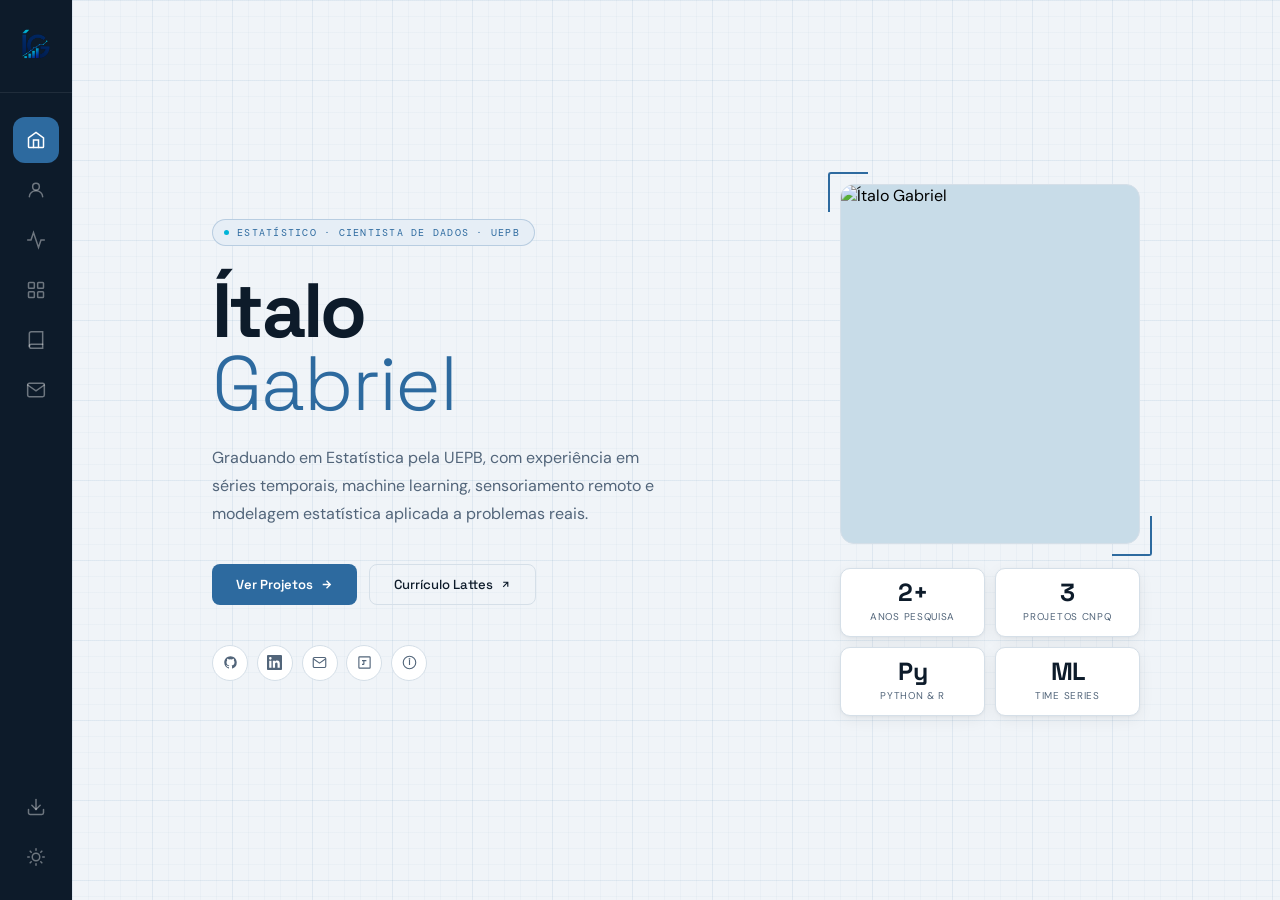
==== docs/index.html @ 7a25f3d5 "Atualização com novo Layout" ====
<!DOCTYPE html>
<html lang="pt-BR">
<head>
<meta charset="UTF-8">
<meta name="viewport" content="width=device-width, initial-scale=1.0">
<title>Ítalo G. da Silva — Estatístico & Cientista de Dados</title>
<link href="https://fonts.googleapis.com/css2?family=Space+Grotesk:wght@300;400;500;600;700&family=DM+Sans:ital,wght@0,300;0,400;0,500;1,300;1,400&family=DM+Mono:wght@400;500&display=swap" rel="stylesheet">
<style>
*,*::before,*::after{box-sizing:border-box;margin:0;padding:0}
html,body{height:100%;overflow:hidden;font-family:'DM Sans',sans-serif}
:root{
  --bg:#f0f4f8;--bg2:#e4ecf3;--bg3:#dde3ec;--ink:#0d1b2a;--muted:#52657a;
  --border:#d5dfe8;--blue:#2d6a9f;--blue-dk:#1c4e78;--blue-lt:#e6eef6;
  --accent:#00b4d8;--nav-bg:#0d1b2a;--card:#ffffff;
  --grotesk:'Space Grotesk',sans-serif;--mono:'DM Mono',monospace;
  --shadow:0 1px 3px rgba(0,0,0,.04),0 4px 16px rgba(0,0,0,.06);
  --shadow-blue:0 4px 20px rgba(45,106,159,.2),0 1px 4px rgba(45,106,159,.12);
  --shadow-hover:0 4px 14px rgba(45,106,159,.18),0 10px 32px rgba(45,106,159,.12);
  --nav-w:72px;--radius:12px;
}
[data-theme="dark"]{
  --bg:#0d1b2a;--bg2:#1a2d3f;--bg3:#243344;--ink:#e4edf5;--muted:#7a9ab5;
  --border:#243344;--blue-lt:#162535;--card:#1a2d3f;
}
#shell{display:flex;height:100vh;overflow:hidden}
#sidenav{
  width:var(--nav-w);flex-shrink:0;background:var(--nav-bg);
  display:flex;flex-direction:column;align-items:center;
  padding:1.25rem 0;gap:.25rem;position:relative;z-index:10;
}
.nav-logo-wrap{
  margin-bottom:1.25rem;padding-bottom:1.25rem;
  border-bottom:1px solid rgba(255,255,255,.08);
  width:100%;display:flex;justify-content:center;
}
.nav-logo-dot{width:9px;height:9px;border-radius:50%;background:var(--accent);box-shadow:0 0 10px var(--accent)}
.nav-btn{
  width:46px;height:46px;border-radius:12px;background:none;border:none;cursor:pointer;
  display:flex;align-items:center;justify-content:center;
  color:rgba(255,255,255,.4);transition:background .2s,color .2s;position:relative;
}
.nav-btn svg{width:20px;height:20px}
.nav-btn.active{background:var(--blue);color:#fff}
.nav-btn:hover:not(.active){background:rgba(255,255,255,.07);color:rgba(255,255,255,.8)}
.nav-btn[data-tip]::after{
  content:attr(data-tip);position:absolute;left:calc(100% + 12px);top:50%;transform:translateY(-50%);
  background:#1c2d3e;color:#fff;font-size:.7rem;font-weight:500;
  padding:.3rem .7rem;border-radius:6px;white-space:nowrap;
  pointer-events:none;opacity:0;transition:opacity .15s;z-index:99;font-family:'DM Sans',sans-serif;
}
.nav-btn:hover::after{opacity:1}
.nav-spacer{flex:1}
.dm-btn{
  width:46px;height:46px;border-radius:12px;background:none;border:none;cursor:pointer;
  display:flex;align-items:center;justify-content:center;
  color:rgba(255,255,255,.4);transition:color .2s,background .2s;
}
.dm-btn svg{width:18px;height:18px}
.dm-btn:hover{color:rgba(255,255,255,.8);background:rgba(255,255,255,.07)}
.icon-moon{display:none}
[data-theme="dark"] .icon-sun{display:none}
[data-theme="dark"] .icon-moon{display:block}
#content{flex:1;overflow:hidden;position:relative;background:var(--bg)}
.page{
  position:absolute;inset:0;overflow-y:auto;
  opacity:0;pointer-events:none;transform:translateY(18px);
  transition:opacity .32s,transform .32s;
}
.page.active{opacity:1;pointer-events:all;transform:none}
#p-Home{
  background-image:
    linear-gradient(rgba(45,106,159,.06) 1px,transparent 1px),
    linear-gradient(90deg,rgba(45,106,159,.06) 1px,transparent 1px),
    linear-gradient(rgba(45,106,159,.03) 1px,transparent 1px),
    linear-gradient(90deg,rgba(45,106,159,.03) 1px,transparent 1px);
  background-size:80px 80px,80px 80px,16px 16px,16px 16px;
}
[data-theme="dark"] #p-Home{
  background-image:
    linear-gradient(rgba(45,106,159,.12) 1px,transparent 1px),
    linear-gradient(90deg,rgba(45,106,159,.12) 1px,transparent 1px),
    linear-gradient(rgba(45,106,159,.06) 1px,transparent 1px),
    linear-gradient(90deg,rgba(45,106,159,.06) 1px,transparent 1px);
  background-size:80px 80px,80px 80px,16px 16px,16px 16px;
}
.page::-webkit-scrollbar{width:4px}
.page::-webkit-scrollbar-track{background:transparent}
.page::-webkit-scrollbar-thumb{background:var(--border);border-radius:4px}
.wrap{max-width:1040px;margin:0 auto;padding:3.5rem 3.5rem 4rem;width:100%}
.eyebrow{
  font-family:var(--mono);font-size:.62rem;letter-spacing:.14em;text-transform:uppercase;
  color:var(--muted);display:flex;align-items:center;gap:.9rem;margin-bottom:1.25rem;
}
.eyebrow::after{content:'';flex:1;height:1px;background:var(--border)}
.sec-title{
  font-family:var(--grotesk);font-size:clamp(2rem,3.5vw,2.9rem);
  font-weight:700;color:var(--ink);line-height:1.1;margin-bottom:2rem;
}
.sec-title span,.sec-title em{color:var(--blue);font-style:italic}

/* HOME */
#p-Home .wrap{
  display:grid;grid-template-columns:1fr auto;gap:4rem;
  align-items:center;min-height:100vh;padding-top:0;padding-bottom:0;
}
.hero-tag{
  display:inline-flex;align-items:center;gap:.5rem;
  font-family:var(--mono);font-size:.65rem;letter-spacing:.12em;text-transform:uppercase;
  color:var(--blue);border:1px solid rgba(45,106,159,.25);
  background:var(--blue-lt);padding:.35rem .9rem .35rem .7rem;
  border-radius:999px;margin-bottom:1.75rem;
}
.hero-tag-dot{width:5px;height:5px;border-radius:50%;background:var(--accent);animation:blink 2s ease-in-out infinite}
@keyframes blink{0%,100%{opacity:1}50%{opacity:.3}}
.hero-name{
  font-family:var(--grotesk);font-size:clamp(3.2rem,6vw,5.5rem);
  font-weight:700;line-height:.95;letter-spacing:-.035em;
  color:var(--ink);margin-bottom:1.5rem;
}
.hero-name span{display:block;color:var(--blue);font-weight:300;letter-spacing:-.02em}
.hero-desc{font-size:1rem;color:var(--muted);line-height:1.75;max-width:460px;margin-bottom:2.25rem}
.hero-actions{display:flex;gap:.75rem;flex-wrap:wrap;margin-bottom:2.5rem}
.btn-primary{
  display:inline-flex;align-items:center;gap:.45rem;
  background:var(--blue);color:#fff;padding:.7rem 1.5rem;border-radius:8px;
  font-family:var(--grotesk);font-size:.82rem;font-weight:600;
  text-decoration:none;border:none;cursor:pointer;
  transition:background .2s,transform .15s,box-shadow .2s;
}
.btn-primary:hover{background:var(--blue-dk);transform:translateY(-1px);box-shadow:var(--shadow-blue)}
.btn-outline{
  display:inline-flex;align-items:center;gap:.45rem;
  border:1.5px solid var(--border);color:var(--ink);
  padding:.7rem 1.5rem;border-radius:8px;
  font-family:var(--grotesk);font-size:.82rem;font-weight:500;
  text-decoration:none;transition:border-color .2s,transform .15s;
}
.btn-outline:hover{border-color:var(--blue);transform:translateY(-1px)}
.hero-socials{display:flex;gap:.55rem;flex-wrap:wrap}
.soc-circle{
  width:36px;height:36px;border-radius:50%;border:1px solid var(--border);background:var(--card);
  display:inline-flex;align-items:center;justify-content:center;
  color:var(--muted);text-decoration:none;
  transition:border-color .2s,color .2s,transform .15s,box-shadow .2s;
}
.soc-circle svg{width:15px;height:15px}
.soc-circle:hover{border-color:var(--blue);color:var(--blue);transform:translateY(-2px);box-shadow:0 4px 12px rgba(45,106,159,.18)}
.hero-right{display:flex;flex-direction:column;align-items:flex-end;gap:1.5rem}
.photo-wrap{position:relative}
.photo-img{
  width:300px;height:360px;border-radius:14px;
  object-fit:cover;object-position:top center;display:block;
  background:var(--bg3);border:1px solid var(--border);
}
.corner-tl{position:absolute;top:-12px;left:-12px;width:40px;height:40px;border-top:2px solid var(--blue);border-left:2px solid var(--blue);border-radius:3px 0 0 0}
.corner-br{position:absolute;bottom:-12px;right:-12px;width:40px;height:40px;border-bottom:2px solid var(--blue);border-right:2px solid var(--blue);border-radius:0 0 3px 0}
.stat-strip{display:grid;grid-template-columns:repeat(2,1fr);gap:.6rem;width:300px}
.stat-box{background:var(--card);border:1px solid var(--border);border-radius:10px;padding:.75rem 1rem;text-align:center;box-shadow:var(--shadow)}
.stat-n{display:block;font-family:var(--grotesk);font-size:1.55rem;font-weight:700;color:var(--ink);letter-spacing:-.03em;line-height:1}
.stat-l{display:block;font-size:.62rem;color:var(--muted);letter-spacing:.07em;text-transform:uppercase;margin-top:.35rem;line-height:1.3}

/* SOBRE */
.sobre-cols{display:grid;grid-template-columns:1fr 1fr;gap:5rem;align-items:start}
.lead-text{font-family:var(--grotesk);font-size:1.05rem;font-weight:500;color:var(--ink);line-height:1.7;margin-bottom:1.1rem}
.body-text{font-size:.92rem;color:var(--muted);line-height:1.85;margin-bottom:.9rem}
.timeline{display:flex;flex-direction:column}
.t-item{display:grid;grid-template-columns:12px 1fr;gap:0 1.25rem;padding-bottom:1.75rem;position:relative}
.t-item:last-child{padding-bottom:0}
.t-dot{width:12px;height:12px;border-radius:50%;border:2px solid var(--blue);background:var(--blue);margin-top:3px;flex-shrink:0;position:relative;z-index:1}
.t-item:not(:last-child) .t-dot::after{content:'';position:absolute;left:50%;top:14px;transform:translateX(-50%);width:1px;height:calc(100% + 1.75rem - 14px);background:var(--border)}
.t-yr{font-family:var(--mono);font-size:.62rem;letter-spacing:.08em;text-transform:uppercase;color:var(--blue);display:block;margin-bottom:.2rem}
.t-title{font-size:.9rem;font-weight:600;color:var(--ink);margin-bottom:.15rem}
.t-inst{font-size:.8rem;color:var(--muted);line-height:1.5}

/* SKILLS */
.skills-top{display:grid;grid-template-columns:repeat(3,1fr);gap:1.25rem;margin-bottom:3rem}
.sk-card{
  background:var(--card);border:1px solid var(--border);border-radius:14px;padding:1.5rem;
  box-shadow:var(--shadow);transition:box-shadow .2s,transform .2s;position:relative;
}
.sk-card:hover{box-shadow:var(--shadow-hover);transform:translateY(-3px)}
.sk-n{position:absolute;top:1.25rem;right:1.25rem;font-family:var(--mono);font-size:.58rem;color:var(--border);letter-spacing:.08em}
.sk-icon{width:38px;height:38px;border-radius:9px;display:flex;align-items:center;justify-content:center;background:var(--blue-lt);margin-bottom:.85rem}
.sk-icon svg{width:18px;height:18px;stroke:var(--blue)}
.sk-title{font-size:.75rem;font-weight:600;color:var(--ink);text-transform:uppercase;letter-spacing:.07em;margin-bottom:.6rem}
.sk-list{list-style:none;display:flex;flex-direction:column;gap:.25rem}
.sk-list li{font-size:.82rem;color:var(--muted);padding-left:.7rem;position:relative}
.sk-list li::before{content:'→';position:absolute;left:0;color:var(--blue);font-size:.65rem;top:.1rem}
.comp-band{background:var(--nav-bg);border-radius:16px;padding:2.25rem 2.5rem}
.comp-title{font-family:var(--grotesk);font-size:1.3rem;font-weight:700;color:#fff;margin-bottom:.5rem}
.comp-sub{font-size:.8rem;color:rgba(255,255,255,.45);margin-bottom:1.75rem}
.skill-bars{display:flex;flex-direction:column;gap:.9rem}
.sb-row{display:flex;align-items:center;gap:1rem}
.sb-label{font-size:.78rem;color:rgba(255,255,255,.65);font-weight:500;width:190px;flex-shrink:0;display:flex;align-items:center;gap:.45rem}
.sb-label svg{width:13px;height:13px;opacity:.55;flex-shrink:0;stroke:currentColor;fill:none;stroke-width:1.8}
.sb-track{flex:1;height:4px;background:rgba(255,255,255,.08);border-radius:4px;overflow:hidden}
.sb-fill{height:100%;background:linear-gradient(90deg,var(--blue-dk),var(--accent));border-radius:4px;width:0%;transition:width 1s cubic-bezier(.22,1,.36,1)}
.sb-pct{font-family:var(--mono);font-size:.62rem;color:rgba(255,255,255,.3);width:34px;text-align:right;flex-shrink:0}

/* PROJETOS */
.proj-grid{display:grid;grid-template-columns:repeat(2,1fr);gap:1.25rem}
.pcard{
  background:var(--card);border:1px solid var(--border);border-radius:14px;padding:1.75rem;
  display:flex;flex-direction:column;gap:1rem;
  transition:box-shadow .2s,transform .2s;box-shadow:var(--shadow);
}
.pcard:hover{box-shadow:var(--shadow-hover);transform:translateY(-3px)}
.pcard.pfeatured{grid-column:1/-1;display:grid;grid-template-columns:1.15fr .85fr;gap:2rem;align-items:center}
.feat-badge{font-family:var(--mono);font-size:.58rem;letter-spacing:.12em;color:var(--accent);text-transform:uppercase;font-weight:500;margin-bottom:.75rem;display:block}
.ptype{font-family:var(--mono);font-size:.6rem;color:var(--blue);letter-spacing:.1em;margin-bottom:.25rem}
.ptitle{font-family:var(--grotesk);font-size:1.1rem;font-weight:700;color:var(--ink);line-height:1.25}
.pdesc{font-size:.84rem;color:var(--muted);line-height:1.72}
.ptags{display:flex;flex-wrap:wrap;gap:.35rem;margin-top:auto}
.ptag{font-family:var(--mono);font-size:.63rem;padding:.22rem .55rem;border-radius:999px;background:var(--blue-lt);color:var(--blue);font-weight:500}
.plink{display:inline-flex;align-items:center;gap:.3rem;font-family:var(--grotesk);font-size:.78rem;font-weight:600;color:var(--blue);text-decoration:none;transition:gap .15s;margin-top:auto}
.plink:hover{gap:.55rem}
.feat-visual{background:var(--bg2);border:1px solid var(--border);border-radius:10px;min-height:160px;display:flex;align-items:center;justify-content:center;flex-direction:column;gap:.75rem;padding:1.5rem}

/* PUBLICACOES */
.pub-section{margin-bottom:2.5rem}
.cert-title{
  font-family:var(--mono);font-size:.62rem;letter-spacing:.14em;text-transform:uppercase;
  color:var(--muted);padding-bottom:.5rem;border-bottom:1px solid var(--border);margin-bottom:.25rem;
}
.pub-item{
  display:flex;align-items:flex-start;justify-content:space-between;
  gap:1.5rem;padding:1.1rem 0;border-bottom:1px solid var(--border);
}
.pub-item:last-child{border-bottom:none}
.pub-name{font-family:var(--grotesk);font-size:.9rem;font-weight:600;color:var(--ink);margin-bottom:.25rem}
.pub-meta{font-size:.78rem;color:var(--muted);margin-bottom:.2rem;line-height:1.5}
.pub-link{font-family:var(--grotesk);font-size:.75rem;font-weight:600;color:var(--blue);text-decoration:none;display:inline-block;margin-top:.2rem;transition:opacity .2s}
.pub-link:hover{opacity:.7}
.pub-badge{
  font-family:var(--mono);font-size:.68rem;color:var(--blue);
  background:var(--blue-lt);border:1px solid rgba(45,106,159,.2);
  padding:.22rem .65rem;border-radius:999px;white-space:nowrap;flex-shrink:0;align-self:flex-start;font-weight:500;
}

/* CONTATO */
.contact-cols{display:grid;grid-template-columns:1fr 1fr;gap:5rem;align-items:start}
.contact-desc{font-size:.92rem;color:var(--muted);line-height:1.8;margin-bottom:1.75rem}
.email-card{
  display:flex;align-items:center;gap:1rem;
  background:var(--blue);color:#fff;text-decoration:none;
  padding:1.15rem 1.4rem;border-radius:12px;margin-bottom:.75rem;
  transition:background .2s,transform .15s,box-shadow .2s;
}
.email-card:hover{background:var(--blue-dk);transform:translateY(-2px);box-shadow:var(--shadow-blue)}
.email-icon{width:38px;height:38px;border-radius:8px;background:rgba(255,255,255,.15);display:flex;align-items:center;justify-content:center;flex-shrink:0}
.email-icon svg{width:17px;height:17px}
.email-text{flex:1;font-family:var(--grotesk);font-size:.85rem;font-weight:600}
.email-arr svg{width:15px;height:15px;opacity:.7}
.contact-phone{font-size:.82rem;color:var(--muted);margin-bottom:1rem}
.clinks{display:flex;flex-direction:column;gap:.65rem}
.clink{
  display:flex;align-items:center;gap:.85rem;text-decoration:none;
  padding:.9rem 1.1rem;border-radius:10px;border:1px solid var(--border);
  background:var(--card);box-shadow:var(--shadow);
  transition:border-color .2s,transform .15s,box-shadow .2s;
}
.clink:hover{border-color:var(--blue);transform:translateX(5px);box-shadow:var(--shadow-blue)}
.cl-icon{width:36px;height:36px;border-radius:8px;display:flex;align-items:center;justify-content:center;flex-shrink:0}
.cl-meta{flex:1;min-width:0}
.cl-meta small{display:block;font-family:var(--mono);font-size:.6rem;text-transform:uppercase;letter-spacing:.1em;color:var(--muted);margin-bottom:.1rem}
.cl-meta span{font-family:var(--grotesk);font-size:.8rem;font-weight:500;color:var(--ink);white-space:nowrap;overflow:hidden;text-overflow:ellipsis;display:block}
.cl-arr svg{width:12px;height:12px;color:var(--muted)}
.map-wrap{border-radius:14px;overflow:hidden;border:1px solid var(--border);box-shadow:var(--shadow);margin-top:1.5rem}
.map-wrap iframe{display:block;width:100%;height:280px;border:none}
.map-label{font-size:.78rem;color:var(--muted);margin-top:.65rem;display:flex;align-items:center;gap:.4rem}
.map-label svg{width:13px;height:13px;stroke:var(--blue);flex-shrink:0}

/* RESPONSIVE */
@media(max-width:900px){
  #sidenav{
    width:100%;flex-direction:row;height:56px;padding:0 1rem;
    position:fixed;bottom:0;left:0;right:0;gap:.1rem;
    border-top:1px solid rgba(255,255,255,.06);
  }
  .nav-logo-wrap{display:none}
  .nav-btn{width:40px;height:40px}
  .nav-btn[data-tip]::after{display:none}
  .nav-spacer{flex:1}
  #shell{flex-direction:column}
  #content{padding-bottom:56px}
  .wrap{padding:2.5rem 1.5rem 3rem}
  #p-Home .wrap{grid-template-columns:1fr;gap:3rem;padding-top:2rem}
  .hero-right{align-items:flex-start;flex-direction:row;flex-wrap:wrap}
  .photo-img{width:180px;height:215px}
  .stat-strip{width:auto;grid-template-columns:repeat(2,1fr)}
  .sobre-cols,.contact-cols{grid-template-columns:1fr;gap:3rem}
  .skills-top{grid-template-columns:1fr 1fr}
  .proj-grid{grid-template-columns:1fr}
  .pcard.pfeatured{grid-template-columns:1fr}
  .sb-label{width:130px}
}
@media(max-width:480px){
  .skills-top{grid-template-columns:1fr}
  .hero-right{flex-direction:column}
}
</style>
</head>
<body>
<div id="shell">

<nav id="sidenav">
  <div class="nav-logo-wrap"><img src="[data-uri]" alt="iG" style="width:52px;height:52px;object-fit:contain;border-radius:10px;"></div>
  <button class="nav-btn active" data-page="Home" data-tip="Início">
    <svg viewBox="0 0 24 24" fill="none" stroke="currentColor" stroke-width="1.8" stroke-linecap="round"><path d="M3 9.5L12 3l9 6.5V20a1 1 0 0 1-1 1H4a1 1 0 0 1-1-1V9.5z"/><path d="M9 21V12h6v9"/></svg>
  </button>
  <button class="nav-btn" data-page="Sobre" data-tip="Sobre">
    <svg viewBox="0 0 24 24" fill="none" stroke="currentColor" stroke-width="1.8" stroke-linecap="round"><circle cx="12" cy="8" r="4"/><path d="M4 20c0-4 3.6-7 8-7s8 3 8 7"/></svg>
  </button>
  <button class="nav-btn" data-page="Habilidades" data-tip="Habilidades">
    <svg viewBox="0 0 24 24" fill="none" stroke="currentColor" stroke-width="1.8" stroke-linecap="round"><polyline points="22 12 18 12 15 21 9 3 6 12 2 12"/></svg>
  </button>
  <button class="nav-btn" data-page="Projetos" data-tip="Projetos">
    <svg viewBox="0 0 24 24" fill="none" stroke="currentColor" stroke-width="1.8" stroke-linecap="round"><rect x="3" y="3" width="7" height="7" rx="1"/><rect x="14" y="3" width="7" height="7" rx="1"/><rect x="14" y="14" width="7" height="7" rx="1"/><rect x="3" y="14" width="7" height="7" rx="1"/></svg>
  </button>
  <button class="nav-btn" data-page="Pub" data-tip="Publicações">
    <svg viewBox="0 0 24 24" fill="none" stroke="currentColor" stroke-width="1.8" stroke-linecap="round"><path d="M4 19.5A2.5 2.5 0 0 1 6.5 17H20"/><path d="M6.5 2H20v20H6.5A2.5 2.5 0 0 1 4 19.5v-15A2.5 2.5 0 0 1 6.5 2z"/></svg>
  </button>
  <button class="nav-btn" data-page="Contato" data-tip="Contato">
    <svg viewBox="0 0 24 24" fill="none" stroke="currentColor" stroke-width="1.8" stroke-linecap="round"><rect x="2" y="4" width="20" height="16" rx="2"/><polyline points="22,6 12,13 2,6"/></svg>
  </button>
  <div class="nav-spacer"></div>
  <a href="https://lattes.cnpq.br/1558859767324947" target="_blank" rel="noopener" class="nav-btn" data-tip="Baixar Currículo" style="text-decoration:none;color:rgba(255,255,255,.4);">
    <svg viewBox="0 0 24 24" fill="none" stroke="currentColor" stroke-width="1.8" stroke-linecap="round"><path d="M21 15v4a2 2 0 0 1-2 2H5a2 2 0 0 1-2-2v-4"/><polyline points="7 10 12 15 17 10"/><line x1="12" y1="15" x2="12" y2="3"/></svg>
  </a>
  <button class="dm-btn" id="dmToggle" title="Alternar tema">
    <svg class="icon-sun" viewBox="0 0 24 24" fill="none" stroke="currentColor" stroke-width="2" stroke-linecap="round"><circle cx="12" cy="12" r="5"/><line x1="12" y1="1" x2="12" y2="3"/><line x1="12" y1="21" x2="12" y2="23"/><line x1="4.22" y1="4.22" x2="5.64" y2="5.64"/><line x1="18.36" y1="18.36" x2="19.78" y2="19.78"/><line x1="1" y1="12" x2="3" y2="12"/><line x1="21" y1="12" x2="23" y2="12"/><line x1="4.22" y1="19.78" x2="5.64" y2="18.36"/><line x1="18.36" y1="5.64" x2="19.78" y2="4.22"/></svg>
    <svg class="icon-moon" viewBox="0 0 24 24" fill="none" stroke="currentColor" stroke-width="2" stroke-linecap="round"><path d="M21 12.79A9 9 0 1 1 11.21 3 7 7 0 0 0 21 12.79z"/></svg>
  </button>
</nav>

<div id="content">

<!-- HOME -->
<div class="page active" id="p-Home">
  <div class="wrap">
    <div>
      <div class="hero-tag"><div class="hero-tag-dot"></div>Estatístico · Cientista de Dados · UEPB</div>
      <h1 class="hero-name">Ítalo<br><span>Gabriel</span></h1>
      <p class="hero-desc">Graduando em Estatística pela UEPB, com experiência em séries temporais, machine learning, sensoriamento remoto e modelagem estatística aplicada a problemas reais.</p>
      <div class="hero-actions">
        <button class="btn-primary" onclick="goTo('Projetos')">Ver Projetos <svg width="13" height="13" viewBox="0 0 24 24" fill="none" stroke="currentColor" stroke-width="2.5"><path d="M5 12h14M12 5l7 7-7 7"/></svg></button>
        <a href="https://lattes.cnpq.br/1558859767324947" target="_blank" rel="noopener" class="btn-outline">Currículo Lattes <svg width="11" height="11" viewBox="0 0 24 24" fill="none" stroke="currentColor" stroke-width="2.5"><path d="M7 17L17 7M7 7h10v10"/></svg></a>
      </div>
      <div class="hero-socials">
        <a href="https://github.com/itgaab" target="_blank" rel="noopener" class="soc-circle" title="GitHub"><svg viewBox="0 0 24 24" fill="currentColor"><path d="M12 2C6.477 2 2 6.484 2 12.017c0 4.425 2.865 8.18 6.839 9.504.5.092.682-.217.682-.483 0-.237-.008-.868-.013-1.703-2.782.605-3.369-1.343-3.369-1.343-.454-1.158-1.11-1.466-1.11-1.466-.908-.62.069-.608.069-.608 1.003.07 1.531 1.032 1.531 1.032.892 1.53 2.341 1.088 2.91.832.092-.647.35-1.088.636-1.338-2.22-.253-4.555-1.113-4.555-4.951 0-1.093.39-1.988 1.029-2.688-.103-.253-.446-1.272.098-2.65 0 0 .84-.27 2.75 1.026A9.564 9.564 0 0 1 12 6.844a9.59 9.59 0 0 1 2.504.337c1.909-1.296 2.747-1.027 2.747-1.027.546 1.379.202 2.398.1 2.651.64.7 1.028 1.595 1.028 2.688 0 3.848-2.339 4.695-4.566 4.943.359.309.678.92.678 1.855 0 1.338-.012 2.419-.012 2.747 0 .268.18.58.688.482A10.02 10.02 0 0 0 22 12.017C22 6.484 17.522 2 12 2z"/></svg></a>
        <a href="https://www.linkedin.com/in/%C3%ADtalo-gabriel-313194327/" target="_blank" rel="noopener" class="soc-circle" title="LinkedIn"><svg viewBox="0 0 24 24" fill="currentColor"><path d="M20.447 20.452h-3.554v-5.569c0-1.328-.027-3.037-1.852-3.037-1.853 0-2.136 1.445-2.136 2.939v5.667H9.351V9h3.414v1.561h.046c.477-.9 1.637-1.85 3.37-1.85 3.601 0 4.267 2.37 4.267 5.455v6.286zM5.337 7.433a2.062 2.062 0 0 1-2.063-2.065 2.064 2.064 0 1 1 2.063 2.065zm1.782 13.019H3.555V9h3.564v11.452zM22.225 0H1.771C.792 0 0 .774 0 1.729v20.542C0 23.227.792 24 1.771 24h20.451C23.2 24 24 23.227 24 22.271V1.729C24 .774 23.2 0 22.222 0h.003z"/></svg></a>
        <a href="mailto:italozil08@gmail.com" class="soc-circle" title="E-mail"><svg viewBox="0 0 24 24" fill="none" stroke="currentColor" stroke-width="1.8"><rect x="2" y="4" width="20" height="16" rx="2"/><polyline points="22,6 12,13 2,6"/></svg></a>
        <a href="https://lattes.cnpq.br/1558859767324947" target="_blank" rel="noopener" class="soc-circle" title="Lattes"><svg viewBox="0 0 24 24" fill="none" stroke="currentColor" stroke-width="1.8"><rect x="3" y="3" width="18" height="18" rx="1"/><path d="M8 9h3m0 0h4m-4 0v6M8 15h3"/></svg></a>
        <a href="https://orcid.org/0009-0002-3246-446X" target="_blank" rel="noopener" class="soc-circle" title="ORCID"><svg viewBox="0 0 24 24" fill="none" stroke="currentColor" stroke-width="1.8"><circle cx="12" cy="12" r="10"/><line x1="12" y1="8" x2="12" y2="16"/><circle cx="12" cy="6" r=".5" fill="currentColor"/></svg></a>
      </div>
    </div>
    <div class="hero-right">
      <div class="photo-wrap">
        <div class="corner-tl"></div>
        <div class="corner-br"></div>
        <img src="https://itgaab.github.io/site/perfil.jpg" alt="Ítalo Gabriel" class="photo-img" onerror="this.style.background='#c8dce8';this.removeAttribute('src')">
      </div>
      <div class="stat-strip">
        <div class="stat-box"><span class="stat-n">2+</span><span class="stat-l">Anos pesquisa</span></div>
        <div class="stat-box"><span class="stat-n">3</span><span class="stat-l">Projetos CNPq</span></div>
        <div class="stat-box"><span class="stat-n">Py</span><span class="stat-l">Python & R</span></div>
        <div class="stat-box"><span class="stat-n">ML</span><span class="stat-l">Time Series</span></div>
      </div>
    </div>
  </div>
</div>

<!-- SOBRE -->
<div class="page" id="p-Sobre">
  <div class="wrap">
    <div class="eyebrow">02 — Sobre</div>
    <h2 class="sec-title">Conheça um pouco <em>sobre mim</em></h2>
    <div class="sobre-cols">
      <div>
        <p class="lead-text">Sou Ítalo Gabriel da Silva, graduando em Estatística pela Universidade Estadual da Paraíba (UEPB), em Campina Grande – PB.</p>
        <p class="body-text">Possuo experiência em análise de séries temporais, modelagem estatística e aplicação de técnicas de aprendizado de máquina a problemas reais, incluindo estudos sobre violência contra a mulher, precipitação climática e classificação de dados de sensoriamento remoto por radar de abertura sintética (SAR).</p>
        <p class="body-text">Atualmente, atuo como bolsista PIBIC/CNPq, desenvolvendo métodos de classificação para séries temporais SAR sob a orientação do Prof. Dr. Pedro Monteiro de Almeida Junior.</p>
        <p class="body-text">Meus interesses concentram-se em ciência de dados, métodos estatísticos computacionais, análise exploratória de dados, aprendizado de máquina e comunicação científica, buscando transformar dados em informações úteis para apoiar a tomada de decisões e a produção de conhecimento.</p>
      </div>
      <div>
        <div class="eyebrow" style="margin-bottom:1.5rem">Formação &amp; Trajetória</div>
        <div class="timeline">
          <div class="t-item"><div class="t-dot"></div><div><span class="t-yr">2024 – atual</span><div class="t-title">PIBIC/CNPq — Classificadores SAR</div><div class="t-inst">UEPB · Orient.: Prof. Dr. Pedro Monteiro de Almeida Junior</div></div></div>
          <div class="t-item"><div class="t-dot"></div><div><span class="t-yr">2023 – 2024</span><div class="t-title">PIBIC/CNPq — Violência contra a Mulher na Paraíba</div><div class="t-inst">UEPB · Orient.: Profª. Dra. Ivonildes da Silva Fonseca</div></div></div>
          <div class="t-item"><div class="t-dot"></div><div><span class="t-yr">2023</span><div class="t-title">PROEX/UEPB — Extensão Educação Financeira</div><div class="t-inst">Custos de consumo em Campina Grande · 90h</div></div></div>
          <div class="t-item"><div class="t-dot"></div><div><span class="t-yr">2022 – atual</span><div class="t-title">Bacharelado em Estatística</div><div class="t-inst">Universidade Estadual da Paraíba — UEPB</div></div></div>
        </div>
      </div>
    </div>
  </div>
</div>

<!-- HABILIDADES -->
<div class="page" id="p-Habilidades">
  <div class="wrap">
    <div class="eyebrow">03 — Habilidades</div>
    <h2 class="sec-title">Ferramentas &amp; <em>competências</em></h2>
    <div class="skills-top">
      <div class="sk-card"><span class="sk-n">01</span><div class="sk-icon"><svg viewBox="0 0 24 24" fill="none" stroke="currentColor" stroke-width="1.8"><polyline points="8 6 3 12 8 18"/><polyline points="16 6 21 12 16 18"/></svg></div><div class="sk-title">Linguagens</div><ul class="sk-list"><li>Python</li><li>R</li><li>SQL</li><li>LaTeX</li></ul></div>
      <div class="sk-card"><span class="sk-n">02</span><div class="sk-icon"><svg viewBox="0 0 24 24" fill="none" stroke="currentColor" stroke-width="1.8"><rect x="2" y="3" width="20" height="14" rx="2"/><path d="M8 21h8M12 17v4"/></svg></div><div class="sk-title">Machine Learning</div><ul class="sk-list"><li>scikit-learn</li><li>XGBoost / Random Forest</li><li>Prophet / ARIMA</li><li>Deep Learning (básico)</li></ul></div>
      <div class="sk-card"><span class="sk-n">03</span><div class="sk-icon"><svg viewBox="0 0 24 24" fill="none" stroke="currentColor" stroke-width="1.8"><path d="M3 3v18h18"/><path d="M7 16l4-4 4 4 4-6"/></svg></div><div class="sk-title">Análise de Dados</div><ul class="sk-list"><li>pandas · numpy</li><li>matplotlib · seaborn</li><li>tidyverse · ggplot2</li><li>Power BI</li></ul></div>
      <div class="sk-card"><span class="sk-n">04</span><div class="sk-icon"><svg viewBox="0 0 24 24" fill="none" stroke="currentColor" stroke-width="1.8"><circle cx="12" cy="12" r="10"/><path d="M2 12h20M12 2a15 15 0 0 1 0 20M12 2a15 15 0 0 0 0 20"/></svg></div><div class="sk-title">Sensoriamento Remoto</div><ul class="sk-list"><li>Dados SAR (Sentinel-1)</li><li>Google Earth Engine</li><li>Classificação de imagens</li><li>QGIS</li></ul></div>
      <div class="sk-card"><span class="sk-n">05</span><div class="sk-icon"><svg viewBox="0 0 24 24" fill="none" stroke="currentColor" stroke-width="1.8"><path d="M9 3H5a2 2 0 0 0-2 2v4m6-6h10a2 2 0 0 1 2 2v4M9 3v18m0 0h10a2 2 0 0 0 2-2V9M9 21H5a2 2 0 0 1-2-2V9m0 0h18"/></svg></div><div class="sk-title">Estatística</div><ul class="sk-list"><li>Séries temporais</li><li>Modelos de regressão</li><li>Estatística espacial</li><li>Análise multivariada</li></ul></div>
      <div class="sk-card"><span class="sk-n">06</span><div class="sk-icon"><svg viewBox="0 0 24 24" fill="none" stroke="currentColor" stroke-width="1.8"><circle cx="12" cy="12" r="3"/><path d="M12 1v4M12 19v4M4.22 4.22l2.83 2.83M16.95 16.95l2.83 2.83M1 12h4M19 12h4M4.22 19.78l2.83-2.83M16.95 7.05l2.83-2.83"/></svg></div><div class="sk-title">Ferramentas</div><ul class="sk-list"><li>Git · GitHub</li><li>Jupyter · RStudio</li><li>VS Code</li><li>Excel avançado</li></ul></div>
    </div>
    <div class="comp-band">
      <div class="comp-title">Nível de proficiência</div>
      <div class="comp-sub">Autoavaliação das principais ferramentas</div>
      <div class="skill-bars">
        <div class="sb-row"><div class="sb-label"><svg viewBox="0 0 24 24"><polyline points="8 6 3 12 8 18"/><polyline points="16 6 21 12 16 18"/></svg>Python</div><div class="sb-track"><div class="sb-fill" data-w="85"></div></div><span class="sb-pct">85%</span></div>
        <div class="sb-row"><div class="sb-label"><svg viewBox="0 0 24 24"><polyline points="8 6 3 12 8 18"/><polyline points="16 6 21 12 16 18"/></svg>R</div><div class="sb-track"><div class="sb-fill" data-w="80"></div></div><span class="sb-pct">80%</span></div>
        <div class="sb-row"><div class="sb-label"><svg viewBox="0 0 24 24"><path d="M3 3v18h18"/><path d="M7 16l4-4 4 4 4-6"/></svg>Machine Learning</div><div class="sb-track"><div class="sb-fill" data-w="75"></div></div><span class="sb-pct">75%</span></div>
        <div class="sb-row"><div class="sb-label"><svg viewBox="0 0 24 24"><path d="M9 3H5a2 2 0 0 0-2 2v4m6-6h10a2 2 0 0 1 2 2v4M9 3v18m0 0h10a2 2 0 0 0 2-2V9"/></svg>Séries Temporais</div><div class="sb-track"><div class="sb-fill" data-w="82"></div></div><span class="sb-pct">82%</span></div>
        <div class="sb-row"><div class="sb-label"><svg viewBox="0 0 24 24"><circle cx="12" cy="12" r="10"/><path d="M2 12h20M12 2a15 15 0 0 1 0 20"/></svg>Sensoriamento Remoto</div><div class="sb-track"><div class="sb-fill" data-w="70"></div></div><span class="sb-pct">70%</span></div>
        <div class="sb-row"><div class="sb-label"><svg viewBox="0 0 24 24"><polyline points="22 12 18 12 15 21 9 3 6 12 2 12"/></svg>SQL</div><div class="sb-track"><div class="sb-fill" data-w="65"></div></div><span class="sb-pct">65%</span></div>
        <div class="sb-row"><div class="sb-label"><svg viewBox="0 0 24 24"><path d="M9 3H5a2 2 0 0 0-2 2v4m6-6h10a2 2 0 0 1 2 2v4M9 3v18"/></svg>Modelos de Regressão</div><div class="sb-track"><div class="sb-fill" data-w="78"></div></div><span class="sb-pct">78%</span></div>
        <div class="sb-row"><div class="sb-label"><svg viewBox="0 0 24 24"><path d="M21 10c0 7-9 13-9 13s-9-6-9-13a9 9 0 0 1 18 0z"/><circle cx="12" cy="10" r="3"/></svg>Estatística Espacial</div><div class="sb-track"><div class="sb-fill" data-w="71"></div></div><span class="sb-pct">71%</span></div>
      </div>
    </div>
  </div>
</div>

<!-- PROJETOS -->
<div class="page" id="p-Projetos">
  <div class="wrap">
    <div class="eyebrow">04 — Projetos</div>
    <h2 class="sec-title">Trabalhos <em>recentes</em></h2>
    <div class="proj-grid">
      <div class="pcard pfeatured">
        <div>
          <span class="feat-badge">★ Projeto destaque</span>
          <div class="ptype">PIBIC · 2024–2025</div>
          <div class="ptitle">Classificadores para Séries Temporais SAR</div>
          <p class="pdesc" style="margin-top:.75rem">Desenvolvimento de classificadores supervisionados para séries temporais derivadas de imagens SAR (Sentinel-1), aplicados ao monitoramento de uso e cobertura do solo na Paraíba.</p>
          <div class="ptags" style="margin-top:1rem"><span class="ptag">Python</span><span class="ptag">scikit-learn</span><span class="ptag">Sentinel-1</span><span class="ptag">SAR</span><span class="ptag">GEE</span></div>
        </div>
        <div class="feat-visual">
          <svg width="44" height="44" viewBox="0 0 24 24" fill="none" stroke="var(--blue)" stroke-width="1.2"><circle cx="12" cy="12" r="10"/><path d="M2 12h20M12 2a15 15 0 0 1 0 20M12 2a15 15 0 0 0 0 20"/></svg>
          <span style="font-family:var(--mono);font-size:.62rem;color:var(--muted);text-align:center;line-height:1.5">Classificação de uso e cobertura<br>do solo via dados SAR</span>
        </div>
      </div>
      <div class="pcard">
        <div class="ptype">PIBIC · 2023–2024</div>
        <div class="ptitle">Violência contra a Mulher na Paraíba</div>
        <p class="pdesc">Análise estatística qualitativa e quantitativa dos registros de violência contra a mulher no estado da Paraíba nos anos de 2021 e 2022, com modelagem exploratória e geoestatística.</p>
        <div class="ptags"><span class="ptag">R</span><span class="ptag">ggplot2</span><span class="ptag">Estatística espacial</span><span class="ptag">CNPq</span></div>
        <a href="https://zenodo.org/records/17372355" target="_blank" rel="noopener" class="plink">Ver publicação →</a>
      </div>
      <div class="pcard">
        <div class="ptype">Evento · 2023</div>
        <div class="ptitle">Previsão de Precipitação com Prophet</div>
        <p class="pdesc">Forecasting da precipitação total mensal em Campina Grande–PB usando séries temporais e o modelo Prophet (Meta). Apresentado no IV EPBEST como pôster.</p>
        <div class="ptags"><span class="ptag">Python</span><span class="ptag">Prophet</span><span class="ptag">Séries temporais</span><span class="ptag">Clima</span></div>
      </div>
      <div class="pcard">
        <div class="ptype">Extensão · 2023</div>
        <div class="ptitle">Custos de Consumo — Campina Grande</div>
        <p class="pdesc">Projeto de extensão universitária analisando e mensurando custos de consumo (cesta básica, combustíveis, medicamentos e gás) para a população de Campina Grande.</p>
        <div class="ptags"><span class="ptag">R</span><span class="ptag">Excel</span><span class="ptag">PROEX/UEPB</span></div>
      </div>
      <div class="pcard">
        <div class="ptype">Evento Científico · 2026</div>
        <div class="ptitle">Predição de Obstrução Pulmonar com Regressão Logística</div>
        <p class="pdesc">Desenvolvimento e avaliação de modelo de regressão logística para predição de obstrução pulmonar utilizando dados de espirometria da pesquisa NHANES.</p>
        <div class="ptags"><span class="ptag">R</span><span class="ptag">Regressão Logística</span><span class="ptag">NHANES</span><span class="ptag">Bioestatística</span></div>
      </div>
      <div class="pcard">
        <div class="ptype">Projeto Acadêmico · Em Andamento</div>
        <div class="ptitle">Séries Temporais com Tendência</div>
        <p class="pdesc">Análise de séries temporais de usuários de internet no Brasil, com estudo de tendência, decomposição da série e métodos de previsão.</p>
        <div class="ptags"><span class="ptag">R</span><span class="ptag">Séries Temporais</span><span class="ptag">Forecast</span><span class="ptag">Tendência</span></div>
      </div>
      <div class="pcard">
        <div class="ptype">Projeto Acadêmico · Em Andamento</div>
        <div class="ptitle">Séries Temporais com Sazonalidade</div>
        <p class="pdesc">Estudo e modelagem de séries temporais de passageiros aéreos, explorando padrões sazonais, decomposição temporal e técnicas de previsão.</p>
        <div class="ptags"><span class="ptag">R</span><span class="ptag">Séries Temporais</span><span class="ptag">Sazonalidade</span><span class="ptag">Forecast</span></div>
      </div>
    </div>
  </div>
</div>

<!-- PUBLICAÇÕES -->
<div class="page" id="p-Pub">
  <div class="wrap">
    <div class="eyebrow">05 — Publicações</div>
    <h2 class="sec-title">Produções <em>acadêmicas</em></h2>

    <div class="pub-section">
      <div class="cert-title">Premiação</div>
      <div class="pub-item">
        <div><div class="pub-name">🏆 Menção Honrosa — Ciências Humanas</div><div class="pub-meta">XXXI Encontro de Iniciação Científica (ENIC) · UEPB · 2024</div><div class="pub-meta">"Qualificando e quantificando a violência contra a mulher na Paraíba nos anos de 2021 e 2022"</div></div>
        <span class="pub-badge">2024</span>
      </div>
    </div>

    <div class="pub-section">
      <div class="cert-title">Publicações</div>
      <div class="pub-item">
        <div><div class="pub-name">Capítulo de Livro — Rede de Saberes Vol. VII</div><div class="pub-meta">EDUEPB, 2025 · p. 378–395</div><div class="pub-meta">"Qualificando e quantificando a violência contra a mulher na Paraíba nos anos de 2021 e 2022"</div><a href="https://zenodo.org/records/17372355" target="_blank" rel="noopener" class="pub-link">DOI no Zenodo →</a></div>
        <span class="pub-badge">2025</span>
      </div>
      <div class="pub-item">
        <div><div class="pub-name">Publicação em Anais — XXXI ENIC</div><div class="pub-meta">UEPB · 2024 · p. 621</div><a href="https://zenodo.org/records/16984056" target="_blank" rel="noopener" class="pub-link">DOI no Zenodo →</a></div>
        <span class="pub-badge">2024</span>
      </div>
      <div class="pub-item">
        <div><div class="pub-name">MODELO XGBOOST NA PREDIÇÃO DE OBSTRUÇÃO PULMONAR: UMA ABORDAGEM BASEADA EM DADOS DE ESPIROMETRIA DO NHANES</div><div class="pub-meta">Congresso Brasileiro Interdisciplinar em Ciência e Tecnologia (CoBICET) · UEPB</div><div class="pub-meta">Autores: Ítalo Gabriel da Silva, Romário de Sousa Almeida, José Wanderson Ferreira de Freitas, Elizeu Silva de Medeiros, Maria Helena Ramos de Macedo e Morramed da Silva Souto</div></div>
        <span class="pub-badge">2026</span>
      </div>
      <div class="pub-item">
        <div><div class="pub-name">MODELAGEM PREDITIVA E INTERPRETÁVEL PARA PREVISÃO DE LUCRO NO COMÉRCIO ELETRÔNICO</div><div class="pub-meta">Congresso Brasileiro Interdisciplinar em Ciência e Tecnologia (CoBICET) · UEPB</div><div class="pub-meta">Autores: Alexandre Bezerra de Souza, Romário de Sousa Almeida, Arthur Victor Ramos Vidal Negreiros, Maria Helena Ramos de Macedo, Eduarda da Silva Brito e Ítalo Gabriel da Silva</div></div>
        <span class="pub-badge">2026</span>
      </div>
      <div class="pub-item">
        <div><div class="pub-name">MODELO HÍBRIDO PROPHET+LIGHTGBM PARA PREVISÃO DE DEMANDA ELÉTRICA</div><div class="pub-meta">Congresso Brasileiro Interdisciplinar em Ciência e Tecnologia (CoBICET) · UEPB</div><div class="pub-meta">Autores: Elizeu Silva de Medeiros, Romário de Sousa Almeida, Ítalo Gabriel da Silva, Alexandre Bezerra de Souza, Eduarda da Silva Brito e José Wanderson Ferreira de Freitas</div></div>
        <span class="pub-badge">2026</span>
      </div>
      <div class="pub-item">
        <div><div class="pub-name">PREDIÇÃO DE CÂNCER CERVICAL COM MODELO XGBOOST: INTERPRETAÇÃO DE FATORES DE RISCO E APLICABILIDADE CLÍNICA</div><div class="pub-meta">Congresso Brasileiro Interdisciplinar em Ciência e Tecnologia (CoBICET) · UEPB</div><div class="pub-meta">Autores: Maria Helena Ramos de Macêdo, Romário de Sousa Almeida, Eduarda da Silva Brito, Arthur Victor Ramos Vidal Negreiros, Ítalo Gabriel da Silva e José Wanderson Ferreira de Freitas</div></div>
        <span class="pub-badge">2026</span>
      </div>
      <div class="pub-item">
        <div><div class="pub-name">DINÂMICA DA DENGUE INFLUENCIADA PELO CLIMA EM UM AMBIENTE URBANO TROPICAL</div><div class="pub-meta">Congresso Brasileiro Interdisciplinar em Ciência e Tecnologia (CoBICET) · UEPB</div><div class="pub-meta">Autores: José Wanderson Ferreira de Freitas, Romário de Sousa Almeida, Ítalo Gabriel da Silva, Elizeu Silva de Medeiros, Morramed da Silva Souto e Arthur Victor Ramos Vidal Negreiros</div></div>
        <span class="pub-badge">2026</span>
      </div>
    </div>

    <div class="pub-section">
      <div class="cert-title">Pôsteres Científicos</div>
      <div class="pub-item"><div><div class="pub-name">Previsão de Precipitação Total Mensal Utilizando Séries Temporais e Prophet</div><div class="pub-meta">IV EPBEST · UEPB · 2023 · Forecasting com modelo Prophet (Meta) aplicado ao clima de Campina Grande–PB</div></div><span class="pub-badge">2023</span></div>
      <div class="pub-item"><div><div class="pub-name">Modelo de Regressão Logística na predição de obstrução pulmonar: Uma Abordagem Baseada em Dados de Espirometria do NHANES</div><div class="pub-meta">X Encontro de Matemática e Probabilidade Aplicadas · UEPB · 2026</div></div><span class="pub-badge">2026</span></div>
      <div class="pub-item"><div><div class="pub-name">Dinâmica da Dengue Influenciada pelo Clima em um Ambiente Urbano Tropical: Modelagem via Regressão Binomial Negativa</div><div class="pub-meta">X Encontro de Matemática e Probabilidade Aplicadas · UEPB · 2026</div></div><span class="pub-badge">2026</span></div>
      <div class="pub-item"><div><div class="pub-name">Pôster — IV Encontro Paraibano de Estatística</div><div class="pub-meta">UEPB, 2023 · Previsão de precipitação total mensal com séries temporais e Prophet</div></div><span class="pub-badge">2023</span></div>
    </div>

    <div class="pub-section">
      <div class="cert-title">Bolsas &amp; Projetos</div>
      <div class="pub-item"><div><div class="pub-name">PIBIC/CNPq — Classificadores para Séries Temporais SAR</div><div class="pub-meta">Bolsista · UEPB · 2024/2025 · Orient.: Prof. Dr. Pedro Monteiro de Almeida Junior</div></div><span class="pub-badge">Em andamento</span></div>
      <div class="pub-item"><div><div class="pub-name">PIBIC/CNPq — Violência Contra a Mulher na Paraíba</div><div class="pub-meta">Bolsista · UEPB · 2023/2024 · Orient.: Profª. Dra. Ivonildes da Silva Fonseca</div></div><span class="pub-badge">Concluído</span></div>
      <div class="pub-item"><div><div class="pub-name">PROEX/UEPB — Custos de Consumo em Campina Grande</div><div class="pub-meta">Aluno Extensionista Bolsista · 90h · 2023</div></div><span class="pub-badge">Concluído</span></div>
    </div>

    <div class="pub-section">
      <div class="cert-title">Eventos Acadêmicos</div>
      <div class="pub-item"><div><div class="pub-name">Dia do Estatístico — UEPB</div><div class="pub-meta">Departamento de Estatística · UEPB · 27/05/2026 · 8h</div></div><span class="pub-badge">2026</span></div>
      <div class="pub-item"><div><div class="pub-name">V Encontro Paraibano de Estatística — V EPBEST</div><div class="pub-meta">UEPB · 2025</div></div><span class="pub-badge">2025</span></div>
      <div class="pub-item"><div><div class="pub-name">XXXI Encontro de Iniciação Científica — ENIC</div><div class="pub-meta">UEPB · IV Congresso Universitário · 2024</div></div><span class="pub-badge">2024</span></div>
      <div class="pub-item"><div><div class="pub-name">IV Encontro Paraibano de Estatística — IV EPBEST</div><div class="pub-meta">UEPB · 2023</div></div><span class="pub-badge">2023</span></div>
      <div class="pub-item"><div><div class="pub-name">Dia do Estatístico — UEPB</div><div class="pub-meta">Departamento de Estatística · 2023</div></div><span class="pub-badge">2023</span></div>
      <div class="pub-item"><div><div class="pub-name">O Papel da Ciência de Dados na Estatística</div><div class="pub-meta">Evento acadêmico · Dep. Estatística, UEPB · 2023</div></div><span class="pub-badge">2023</span></div>
      <div class="pub-item"><div><div class="pub-name">II Congresso Universitário da UEPB</div><div class="pub-meta">Universidade Estadual da Paraíba · 2022</div></div><span class="pub-badge">2022</span></div>
      <div class="pub-item"><div><div class="pub-name">Evento sobre Tuberculose</div><div class="pub-meta">Evento acadêmico de saúde pública · UEPB</div></div><span class="pub-badge">—</span></div>
    </div>

    <div class="pub-section">
      <div class="cert-title">Minicursos &amp; Capacitações</div>
      <div class="pub-item"><div><div class="pub-name">Minicurso: Aplicando R no Mundo Real</div><div class="pub-meta">Minicurso de 8 horas sobre aplicações práticas da linguagem R · 2026</div></div><span class="pub-badge">2026</span></div>
      <div class="pub-item"><div><div class="pub-name">Introdução à Linguagem Python</div><div class="pub-meta">Curso introdutório de programação com Python</div></div><span class="pub-badge">2025</span></div>
      <div class="pub-item"><div><div class="pub-name">Programação Orientada a Objetos com Python</div><div class="pub-meta">Fundamentos de POO aplicados à linguagem Python</div></div><span class="pub-badge">2025</span></div>
      <div class="pub-item"><div><div class="pub-name">Desenvolvimento Orientado a Objetos Utilizando Python</div><div class="pub-meta">Desenvolvimento de projetos completos com OOP em Python</div></div><span class="pub-badge">2025</span></div>
      <div class="pub-item"><div><div class="pub-name">Estruturas de Dados em Python</div><div class="pub-meta">Curso sobre estruturas de dados fundamentais com Python</div></div><span class="pub-badge">2025</span></div>
      <div class="pub-item"><div><div class="pub-name">Criação de Interface Gráfica com Python</div><div class="pub-meta">Desenvolvimento de interfaces gráficas utilizando bibliotecas Python</div></div><span class="pub-badge">2025</span></div>
      <div class="pub-item"><div><div class="pub-name">Minicurso do V EPBEST</div><div class="pub-meta">Minicurso ministrado no âmbito do V Encontro Paraibano de Estatística · UEPB · 2025</div></div><span class="pub-badge">2025</span></div>
    </div>
  </div>
</div>

<!-- CONTATO -->
<div class="page" id="p-Contato">
  <div class="wrap">
    <div class="eyebrow">06 — Contato</div>
    <h2 class="sec-title">Vamos <em>conversar?</em></h2>
    <div class="contact-cols">
      <div>
        <p class="contact-desc">Se você tem um desafio analítico, uma pesquisa em andamento ou quer trocar ideias sobre estatística e ciência de dados, é só entrar em contato.</p>
        <a href="mailto:italozil08@gmail.com" class="email-card">
          <div class="email-icon"><svg viewBox="0 0 24 24" fill="none" stroke="currentColor" stroke-width="1.8"><rect x="2" y="4" width="20" height="16" rx="2"/><polyline points="22,6 12,13 2,6"/></svg></div>
          <div class="email-text">italozil08@gmail.com</div>
          <div class="email-arr"><svg viewBox="0 0 24 24" fill="none" stroke="currentColor" stroke-width="2.5"><path d="M5 12h14M12 5l7 7-7 7"/></svg></div>
        </a>
        <p class="contact-phone">(83) 99802-4716 · Campina Grande, PB</p>
        <div class="map-wrap">
          <iframe src="https://www.google.com/maps/embed?pb=!1m18!1m12!1m3!1d3958.5!2d-35.9008!3d-7.2295!2m3!1f0!2f0!3f0!3m2!1i1024!2i768!4f13.1!3m3!1m2!1s0x7ac1e31d70da14f%3A0x7bfa42f5b0a50a89!2sCCT%20-%20Centro%20de%20Ci%C3%AAncias%20e%20Tecnologia%20-%20UEPB!5e0!3m2!1spt-BR!2sbr!4v1700000000000!5m2!1spt-BR!2sbr" allowfullscreen="" loading="lazy" referrerpolicy="no-referrer-when-downgrade" title="CCT - UEPB"></iframe>
        </div>
        <p class="map-label">
          <svg viewBox="0 0 24 24" fill="none" stroke="currentColor" stroke-width="2"><path d="M21 10c0 7-9 13-9 13s-9-6-9-13a9 9 0 0 1 18 0z"/><circle cx="12" cy="10" r="3"/></svg>
          CCT — UEPB · Campina Grande, PB
        </p>
      </div>
      <div class="clinks">
        <a href="https://github.com/itgaab" target="_blank" rel="noopener" class="clink"><div class="cl-icon" style="background:#f6f8fa;border:1px solid #d0d7de"><svg width="18" height="18" viewBox="0 0 24 24" fill="#24292e"><path d="M12 2C6.477 2 2 6.484 2 12.017c0 4.425 2.865 8.18 6.839 9.504.5.092.682-.217.682-.483 0-.237-.008-.868-.013-1.703-2.782.605-3.369-1.343-3.369-1.343-.454-1.158-1.11-1.466-1.11-1.466-.908-.62.069-.608.069-.608 1.003.07 1.531 1.032 1.531 1.032.892 1.53 2.341 1.088 2.91.832.092-.647.35-1.088.636-1.338-2.22-.253-4.555-1.113-4.555-4.951 0-1.093.39-1.988 1.029-2.688-.103-.253-.446-1.272.098-2.65 0 0 .84-.27 2.75 1.026A9.564 9.564 0 0 1 12 6.844a9.59 9.59 0 0 1 2.504.337c1.909-1.296 2.747-1.027 2.747-1.027.546 1.379.202 2.398.1 2.651.64.7 1.028 1.595 1.028 2.688 0 3.848-2.339 4.695-4.566 4.943.359.309.678.92.678 1.855 0 1.338-.012 2.419-.012 2.747 0 .268.18.58.688.482A10.02 10.02 0 0 0 22 12.017C22 6.484 17.522 2 12 2z"/></svg></div><div class="cl-meta"><small>GitHub</small><span>github.com/itgaab</span></div><svg class="cl-arr" width="13" height="13" viewBox="0 0 24 24" fill="none" stroke="currentColor" stroke-width="2.5"><path d="M7 17L17 7M7 7h10v10"/></svg></a>
        <a href="https://www.linkedin.com/in/%C3%ADtalo-gabriel-313194327/" target="_blank" rel="noopener" class="clink"><div class="cl-icon" style="background:#e8f4fb;border:1px solid rgba(0,119,181,.18)"><svg width="18" height="18" viewBox="0 0 24 24" fill="#0077b5"><path d="M20.447 20.452h-3.554v-5.569c0-1.328-.027-3.037-1.852-3.037-1.853 0-2.136 1.445-2.136 2.939v5.667H9.351V9h3.414v1.561h.046c.477-.9 1.637-1.85 3.37-1.85 3.601 0 4.267 2.37 4.267 5.455v6.286zM5.337 7.433a2.062 2.062 0 0 1-2.063-2.065 2.064 2.064 0 1 1 2.063 2.065zm1.782 13.019H3.555V9h3.564v11.452zM22.225 0H1.771C.792 0 0 .774 0 1.729v20.542C0 23.227.792 24 1.771 24h20.451C23.2 24 24 23.227 24 22.271V1.729C24 .774 23.2 0 22.222 0h.003z"/></svg></div><div class="cl-meta"><small>LinkedIn</small><span>Ítalo Gabriel da Silva</span></div><svg class="cl-arr" width="13" height="13" viewBox="0 0 24 24" fill="none" stroke="currentColor" stroke-width="2.5"><path d="M7 17L17 7M7 7h10v10"/></svg></a>
        <a href="https://lattes.cnpq.br/1558859767324947" target="_blank" rel="noopener" class="clink"><div class="cl-icon" style="background:var(--blue-lt);border:1px solid rgba(45,106,159,.18)"><svg width="18" height="18" viewBox="0 0 24 24" fill="none" stroke="var(--blue)" stroke-width="1.8"><rect x="3" y="3" width="18" height="18" rx="1"/><path d="M8 9h3m0 0h4m-4 0v6M8 15h3"/></svg></div><div class="cl-meta"><small>Lattes — CNPq</small><span>lattes.cnpq.br/1558859767324947</span></div><svg class="cl-arr" width="13" height="13" viewBox="0 0 24 24" fill="none" stroke="currentColor" stroke-width="2.5"><path d="M7 17L17 7M7 7h10v10"/></svg></a>
        <a href="https://orcid.org/0009-0002-3246-446X" target="_blank" rel="noopener" class="clink"><div class="cl-icon" style="background:#f0fdf4;border:1px solid rgba(22,163,74,.2)"><svg width="18" height="18" viewBox="0 0 24 24" fill="none" stroke="#16a34a" stroke-width="1.8"><circle cx="12" cy="12" r="10"/><line x1="12" y1="8" x2="12" y2="16"/><circle cx="12" cy="6" r=".5" fill="#16a34a"/></svg></div><div class="cl-meta"><small>ORCID</small><span>0009-0002-3246-446X</span></div><svg class="cl-arr" width="13" height="13" viewBox="0 0 24 24" fill="none" stroke="currentColor" stroke-width="2.5"><path d="M7 17L17 7M7 7h10v10"/></svg></a>
        <a href="mailto:italozil08@gmail.com" class="clink"><div class="cl-icon" style="background:#fef2f2;border:1px solid rgba(239,68,68,.18)"><svg width="18" height="18" viewBox="0 0 24 24" fill="none" stroke="#ef4444" stroke-width="1.8"><rect x="2" y="4" width="20" height="16" rx="2"/><polyline points="22,6 12,13 2,6"/></svg></div><div class="cl-meta"><small>E-mail</small><span>italozil08@gmail.com</span></div><svg class="cl-arr" width="13" height="13" viewBox="0 0 24 24" fill="none" stroke="currentColor" stroke-width="2.5"><path d="M7 17L17 7M7 7h10v10"/></svg></a>
      </div>
    </div>
  </div>
</div>

</div></div>
<script>
const pages={Home:'p-Home',Sobre:'p-Sobre',Habilidades:'p-Habilidades',Projetos:'p-Projetos',Pub:'p-Pub',Contato:'p-Contato'};
let skillsFired=false;
function goTo(key){
  document.querySelectorAll('.nav-btn').forEach(b=>b.classList.toggle('active',b.dataset.page===key));
  Object.entries(pages).forEach(([k,id])=>{document.getElementById(id).classList.toggle('active',k===key)});
  if(key==='Habilidades'&&!skillsFired){skillsFired=true;setTimeout(()=>{document.querySelectorAll('.sb-fill').forEach(b=>{b.style.width=b.dataset.w+'%'})},100)}
}
document.querySelectorAll('.nav-btn[data-page]').forEach(btn=>{
  btn.addEventListener('click',()=>goTo(btn.dataset.page));
});
const dm=document.getElementById('dmToggle');
if(localStorage.getItem('theme')==='dark') document.documentElement.setAttribute('data-theme','dark');
dm.addEventListener('click',()=>{
  const dark=document.documentElement.getAttribute('data-theme')==='dark';
  document.documentElement.setAttribute('data-theme',dark?'':'dark');
  localStorage.setItem('theme',dark?'':'dark');
});
</script>
</body>
</html>
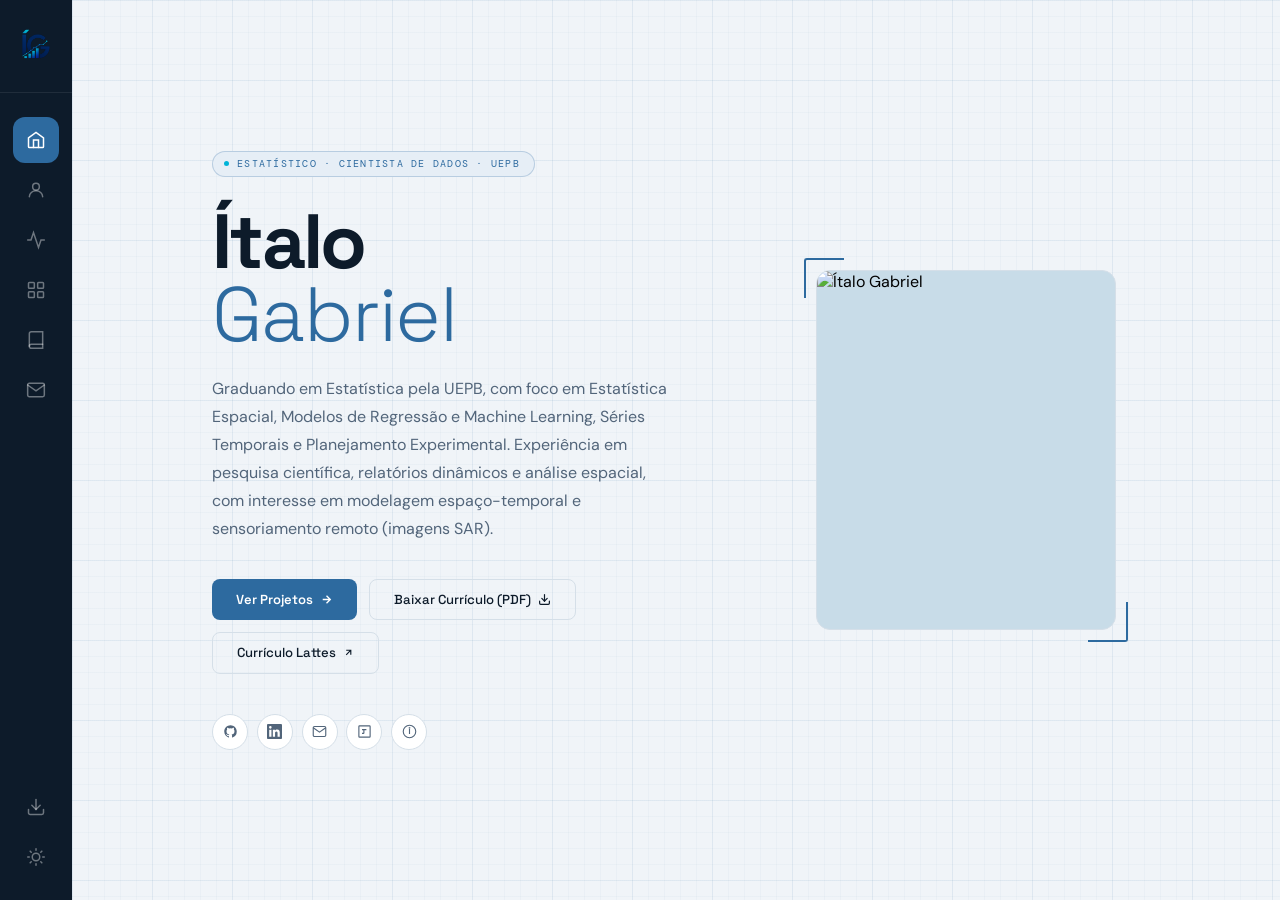
==== commit 5a411569: "Site Atualizado" ====
--- a/docs/index.html
+++ b/docs/index.html
@@ -145,7 +145,7 @@
 }
 .soc-circle svg{width:15px;height:15px}
 .soc-circle:hover{border-color:var(--blue);color:var(--blue);transform:translateY(-2px);box-shadow:0 4px 12px rgba(45,106,159,.18)}
-.hero-right{display:flex;flex-direction:column;align-items:flex-end;gap:1.5rem}
+.hero-right{display:flex;flex-direction:column;align-items:center;justify-content:center;gap:1.5rem;padding:0 1.5rem}
 .photo-wrap{position:relative}
 .photo-img{
   width:300px;height:360px;border-radius:14px;
@@ -324,7 +324,7 @@
     <svg viewBox="0 0 24 24" fill="none" stroke="currentColor" stroke-width="1.8" stroke-linecap="round"><rect x="2" y="4" width="20" height="16" rx="2"/><polyline points="22,6 12,13 2,6"/></svg>
   </button>
   <div class="nav-spacer"></div>
-  <a href="https://lattes.cnpq.br/1558859767324947" target="_blank" rel="noopener" class="nav-btn" data-tip="Baixar Currículo" style="text-decoration:none;color:rgba(255,255,255,.4);">
+  <a href="curriculo/Curriculo_Italo_Gabriel.pdf" download="Curriculo_Italo_Gabriel.pdf" class="nav-btn" data-tip="Baixar Currículo" style="text-decoration:none;color:rgba(255,255,255,.4);">
     <svg viewBox="0 0 24 24" fill="none" stroke="currentColor" stroke-width="1.8" stroke-linecap="round"><path d="M21 15v4a2 2 0 0 1-2 2H5a2 2 0 0 1-2-2v-4"/><polyline points="7 10 12 15 17 10"/><line x1="12" y1="15" x2="12" y2="3"/></svg>
   </a>
   <button class="dm-btn" id="dmToggle" title="Alternar tema">
@@ -341,9 +341,10 @@
     <div>
       <div class="hero-tag"><div class="hero-tag-dot"></div>Estatístico · Cientista de Dados · UEPB</div>
       <h1 class="hero-name">Ítalo<br><span>Gabriel</span></h1>
-      <p class="hero-desc">Graduando em Estatística pela UEPB, com experiência em séries temporais, machine learning, sensoriamento remoto e modelagem estatística aplicada a problemas reais.</p>
+      <p class="hero-desc">Graduando em Estatística pela UEPB, com foco em Estatística Espacial, Modelos de Regressão e Machine Learning, Séries Temporais e Planejamento Experimental. Experiência em pesquisa científica, relatórios dinâmicos e análise espacial, com interesse em modelagem espaço-temporal e sensoriamento remoto (imagens SAR).</p>
       <div class="hero-actions">
         <button class="btn-primary" onclick="goTo('Projetos')">Ver Projetos <svg width="13" height="13" viewBox="0 0 24 24" fill="none" stroke="currentColor" stroke-width="2.5"><path d="M5 12h14M12 5l7 7-7 7"/></svg></button>
+        <a href="curriculo/Curriculo_Italo_Gabriel.pdf" download="Curriculo_Italo_Gabriel.pdf" class="btn-outline">Baixar Currículo (PDF) <svg width="13" height="13" viewBox="0 0 24 24" fill="none" stroke="currentColor" stroke-width="2.2" stroke-linecap="round"><path d="M21 15v4a2 2 0 0 1-2 2H5a2 2 0 0 1-2-2v-4"/><polyline points="7 10 12 15 17 10"/><line x1="12" y1="15" x2="12" y2="3"/></svg></a>
         <a href="https://lattes.cnpq.br/1558859767324947" target="_blank" rel="noopener" class="btn-outline">Currículo Lattes <svg width="11" height="11" viewBox="0 0 24 24" fill="none" stroke="currentColor" stroke-width="2.5"><path d="M7 17L17 7M7 7h10v10"/></svg></a>
       </div>
       <div class="hero-socials">
@@ -360,13 +361,7 @@
         <div class="corner-br"></div>
         <img src="https://itgaab.github.io/site/perfil.jpg" alt="Ítalo Gabriel" class="photo-img" onerror="this.style.background='#c8dce8';this.removeAttribute('src')">
       </div>
-      <div class="stat-strip">
-        <div class="stat-box"><span class="stat-n">2+</span><span class="stat-l">Anos pesquisa</span></div>
-        <div class="stat-box"><span class="stat-n">3</span><span class="stat-l">Projetos CNPq</span></div>
-        <div class="stat-box"><span class="stat-n">Py</span><span class="stat-l">Python & R</span></div>
-        <div class="stat-box"><span class="stat-n">ML</span><span class="stat-l">Time Series</span></div>
-      </div>
-    </div>
+</div>
   </div>
 </div>
 
@@ -380,15 +375,19 @@
         <p class="lead-text">Sou Ítalo Gabriel da Silva, graduando em Estatística pela Universidade Estadual da Paraíba (UEPB), em Campina Grande – PB.</p>
         <p class="body-text">Possuo experiência em análise de séries temporais, modelagem estatística e aplicação de técnicas de aprendizado de máquina a problemas reais, incluindo estudos sobre violência contra a mulher, precipitação climática e classificação de dados de sensoriamento remoto por radar de abertura sintética (SAR).</p>
         <p class="body-text">Atualmente, atuo como bolsista PIBIC/CNPq, desenvolvendo métodos de classificação para séries temporais SAR sob a orientação do Prof. Dr. Pedro Monteiro de Almeida Junior.</p>
+        <p class="body-text">Meu objetivo é atuar como analista de dados, cientista de dados e estatístico, aplicando métodos estatísticos avançados na construção de modelos, análise de séries temporais e desenvolvimento de visualizações interativas, com foco na geração de insights estratégicos. Trabalho com R (Shiny e Quarto) e Python (Streamlit, scikit-learn) para análises, relatórios, aplicações interativas e modelos de predição.</p>
         <p class="body-text">Meus interesses concentram-se em ciência de dados, métodos estatísticos computacionais, análise exploratória de dados, aprendizado de máquina e comunicação científica, buscando transformar dados em informações úteis para apoiar a tomada de decisões e a produção de conhecimento.</p>
       </div>
       <div>
         <div class="eyebrow" style="margin-bottom:1.5rem">Formação &amp; Trajetória</div>
         <div class="timeline">
-          <div class="t-item"><div class="t-dot"></div><div><span class="t-yr">2024 – atual</span><div class="t-title">PIBIC/CNPq — Classificadores SAR</div><div class="t-inst">UEPB · Orient.: Prof. Dr. Pedro Monteiro de Almeida Junior</div></div></div>
-          <div class="t-item"><div class="t-dot"></div><div><span class="t-yr">2023 – 2024</span><div class="t-title">PIBIC/CNPq — Violência contra a Mulher na Paraíba</div><div class="t-inst">UEPB · Orient.: Profª. Dra. Ivonildes da Silva Fonseca</div></div></div>
-          <div class="t-item"><div class="t-dot"></div><div><span class="t-yr">2023</span><div class="t-title">PROEX/UEPB — Extensão Educação Financeira</div><div class="t-inst">Custos de consumo em Campina Grande · 90h</div></div></div>
-          <div class="t-item"><div class="t-dot"></div><div><span class="t-yr">2022 – atual</span><div class="t-title">Bacharelado em Estatística</div><div class="t-inst">Universidade Estadual da Paraíba — UEPB</div></div></div>
+          <div class="t-item"><div class="t-dot"></div><div><span class="t-yr">07/2026 – atual</span><div class="t-title">PROEX/UEPB — Projeto de Extensão: EstatLab</div><div class="t-inst">Extensionista voluntário · Depto. de Estatística da UEPB · Apoio estatístico gratuito a estudantes e profissionais em TCCs, dissertações e teses · <a href="https://estatlab.github.io/estatlab-site" target="_blank" rel="noopener" style="color:var(--blue);font-weight:600;text-decoration:none">Site do projeto</a></div></div></div>
+          <div class="t-item"><div class="t-dot"></div><div><span class="t-yr">07/2026 – atual</span><div class="t-title">PROEX/UEPB — Projeto de Extensão: Data Health</div><div class="t-inst">Extensionista voluntário · UEPB · Desafios da Gestão em Saúde Pública no uso do OpenDataSUS, com R, Python, SQL e QGIS</div></div></div>
+          <div class="t-item"><div class="t-dot"></div><div><span class="t-yr">09/2025 – 08/2026</span><div class="t-title">PIBIC/CNPq — Classificadores para Séries Temporais SAR</div><div class="t-inst">UEPB · Orient.: Prof. Dr. Pedro Monteiro de Almeida Junior</div></div></div>
+          <div class="t-item"><div class="t-dot"></div><div><span class="t-yr">09/2023 – 08/2024</span><div class="t-title">PIBIC/CNPq — Violência contra a Mulher na Paraíba</div><div class="t-inst">UEPB · Orient.: Profª. Dra. Ivonildes da Silva Fonseca</div></div></div>
+          <div class="t-item"><div class="t-dot"></div><div><span class="t-yr">03/2023 – 08/2023</span><div class="t-title">PROEX/UEPB — Projeto de Extensão: Custo dos Itens de Consumo</div><div class="t-inst">UEPB · Orient.: Prof. Dr. Ricardo Alves de Olinda</div></div></div>
+          <div class="t-item"><div class="t-dot"></div><div><span class="t-yr">2022 – atual</span><div class="t-title">Bacharelado em Estatística</div><div class="t-inst">Universidade Estadual da Paraíba — UEPB · Campina Grande · Cursando</div></div></div>
+          <div class="t-item"><div class="t-dot"></div><div><span class="t-yr">2019 – 2021</span><div class="t-title">Ensino Médio</div><div class="t-inst">EREM Abílio de Souza Barbosa, PE · Formado</div></div></div>
         </div>
       </div>
     </div>
@@ -401,12 +400,30 @@
     <div class="eyebrow">03 — Habilidades</div>
     <h2 class="sec-title">Ferramentas &amp; <em>competências</em></h2>
     <div class="skills-top">
-      <div class="sk-card"><span class="sk-n">01</span><div class="sk-icon"><svg viewBox="0 0 24 24" fill="none" stroke="currentColor" stroke-width="1.8"><polyline points="8 6 3 12 8 18"/><polyline points="16 6 21 12 16 18"/></svg></div><div class="sk-title">Linguagens</div><ul class="sk-list"><li>Python</li><li>R</li><li>SQL</li><li>LaTeX</li></ul></div>
+      <div class="sk-card"><span class="sk-n">01</span><div class="sk-icon"><svg viewBox="0 0 24 24" fill="none" stroke="currentColor" stroke-width="1.8"><polyline points="8 6 3 12 8 18"/><polyline points="16 6 21 12 16 18"/></svg></div><div class="sk-title">Linguagens</div><ul class="sk-list"><li>R · Quarto (QMD)</li><li>Python</li><li>SQL</li><li>LaTeX</li></ul></div>
       <div class="sk-card"><span class="sk-n">02</span><div class="sk-icon"><svg viewBox="0 0 24 24" fill="none" stroke="currentColor" stroke-width="1.8"><rect x="2" y="3" width="20" height="14" rx="2"/><path d="M8 21h8M12 17v4"/></svg></div><div class="sk-title">Machine Learning</div><ul class="sk-list"><li>scikit-learn</li><li>XGBoost / Random Forest</li><li>Prophet / ARIMA</li><li>Deep Learning (básico)</li></ul></div>
       <div class="sk-card"><span class="sk-n">03</span><div class="sk-icon"><svg viewBox="0 0 24 24" fill="none" stroke="currentColor" stroke-width="1.8"><path d="M3 3v18h18"/><path d="M7 16l4-4 4 4 4-6"/></svg></div><div class="sk-title">Análise de Dados</div><ul class="sk-list"><li>pandas · numpy</li><li>matplotlib · seaborn</li><li>tidyverse · ggplot2</li><li>Power BI</li></ul></div>
       <div class="sk-card"><span class="sk-n">04</span><div class="sk-icon"><svg viewBox="0 0 24 24" fill="none" stroke="currentColor" stroke-width="1.8"><circle cx="12" cy="12" r="10"/><path d="M2 12h20M12 2a15 15 0 0 1 0 20M12 2a15 15 0 0 0 0 20"/></svg></div><div class="sk-title">Sensoriamento Remoto</div><ul class="sk-list"><li>Dados SAR (Sentinel-1)</li><li>Google Earth Engine</li><li>Classificação de imagens</li><li>QGIS</li></ul></div>
       <div class="sk-card"><span class="sk-n">05</span><div class="sk-icon"><svg viewBox="0 0 24 24" fill="none" stroke="currentColor" stroke-width="1.8"><path d="M9 3H5a2 2 0 0 0-2 2v4m6-6h10a2 2 0 0 1 2 2v4M9 3v18m0 0h10a2 2 0 0 0 2-2V9M9 21H5a2 2 0 0 1-2-2V9m0 0h18"/></svg></div><div class="sk-title">Estatística</div><ul class="sk-list"><li>Séries temporais</li><li>Modelos de regressão</li><li>Estatística espacial</li><li>Análise multivariada</li></ul></div>
-      <div class="sk-card"><span class="sk-n">06</span><div class="sk-icon"><svg viewBox="0 0 24 24" fill="none" stroke="currentColor" stroke-width="1.8"><circle cx="12" cy="12" r="3"/><path d="M12 1v4M12 19v4M4.22 4.22l2.83 2.83M16.95 16.95l2.83 2.83M1 12h4M19 12h4M4.22 19.78l2.83-2.83M16.95 7.05l2.83-2.83"/></svg></div><div class="sk-title">Ferramentas</div><ul class="sk-list"><li>Git · GitHub</li><li>Jupyter · RStudio</li><li>VS Code</li><li>Excel avançado</li></ul></div>
+      <div class="sk-card"><span class="sk-n">06</span><div class="sk-icon"><svg viewBox="0 0 24 24" fill="none" stroke="currentColor" stroke-width="1.8"><circle cx="12" cy="12" r="3"/><path d="M12 1v4M12 19v4M4.22 4.22l2.83 2.83M16.95 16.95l2.83 2.83M1 12h4M19 12h4M4.22 19.78l2.83-2.83M16.95 7.05l2.83-2.83"/></svg></div><div class="sk-title">Ferramentas</div><ul class="sk-list"><li>Shiny · Streamlit</li><li>Git · GitHub</li><li>Jupyter · RStudio · VS Code</li><li>Excel · APIs · HTML/CSS</li></ul></div>
+    </div>
+    <div class="comp-band" style="margin-bottom:1.5rem">
+      <div class="comp-title">Habilidades &amp; competências</div>
+      <div class="comp-sub">Conforme currículo</div>
+      <div style="display:flex;flex-wrap:wrap;gap:.5rem">
+        <span class="ptag" style="background:rgba(255,255,255,.08);color:#cfe3f2">Análise quantitativa de dados socioeconômicos e temporais</span>
+        <span class="ptag" style="background:rgba(255,255,255,.08);color:#cfe3f2">Modelagem estatística (regressão, descritiva, séries temporais, amostragem)</span>
+        <span class="ptag" style="background:rgba(255,255,255,.08);color:#cfe3f2">Construção e interpretação de indicadores</span>
+        <span class="ptag" style="background:rgba(255,255,255,.08);color:#cfe3f2">Programação em R e Python, Git e Quarto</span>
+        <span class="ptag" style="background:rgba(255,255,255,.08);color:#cfe3f2">Manipulação e tratamento de dados</span>
+        <span class="ptag" style="background:rgba(255,255,255,.08);color:#cfe3f2">Gráficos e dashboards analíticos</span>
+        <span class="ptag" style="background:rgba(255,255,255,.08);color:#cfe3f2">Planejamento de experimentos</span>
+        <span class="ptag" style="background:rgba(255,255,255,.08);color:#cfe3f2">Sensoriamento remoto e imagens SAR</span>
+        <span class="ptag" style="background:rgba(255,255,255,.08);color:#cfe3f2">Pensamento analítico e crítico</span>
+        <span class="ptag" style="background:rgba(255,255,255,.08);color:#cfe3f2">Trabalho em equipe</span>
+        <span class="ptag" style="background:rgba(255,255,255,.08);color:#cfe3f2">Comunicação de resultados técnicos</span>
+        <span class="ptag" style="background:rgba(255,255,255,.08);color:#cfe3f2">Idioma: Português</span>
+      </div>
     </div>
     <div class="comp-band">
       <div class="comp-title">Nível de proficiência</div>
@@ -434,9 +451,9 @@
       <div class="pcard pfeatured">
         <div>
           <span class="feat-badge">★ Projeto destaque</span>
-          <div class="ptype">PIBIC · 2024–2025</div>
+          <div class="ptype">Pesquisa · 09/2025–08/2026</div>
           <div class="ptitle">Classificadores para Séries Temporais SAR</div>
-          <p class="pdesc" style="margin-top:.75rem">Desenvolvimento de classificadores supervisionados para séries temporais derivadas de imagens SAR (Sentinel-1), aplicados ao monitoramento de uso e cobertura do solo na Paraíba.</p>
+          <p class="pdesc" style="margin-top:.75rem">Pesquisa sobre novos classificadores para séries temporais de imagens de radar de abertura sintética (SAR), com modelagem de dados sequenciais e dependência temporal por processos ARMA. Usa teoria da informação (entropia de Shannon, divergência de Kullback-Leibler e a classe de divergências (h, φ)) para construir métodos de classificação de séries temporais (TSC).</p>
           <div class="ptags" style="margin-top:1rem"><span class="ptag">Python</span><span class="ptag">scikit-learn</span><span class="ptag">Sentinel-1</span><span class="ptag">SAR</span><span class="ptag">GEE</span></div>
         </div>
         <div class="feat-visual">
@@ -445,7 +462,7 @@
         </div>
       </div>
       <div class="pcard">
-        <div class="ptype">PIBIC · 2023–2024</div>
+        <div class="ptype">PIBIC · 09/2023–08/2024</div>
         <div class="ptitle">Violência contra a Mulher na Paraíba</div>
         <p class="pdesc">Análise estatística qualitativa e quantitativa dos registros de violência contra a mulher no estado da Paraíba nos anos de 2021 e 2022, com modelagem exploratória e geoestatística.</p>
         <div class="ptags"><span class="ptag">R</span><span class="ptag">ggplot2</span><span class="ptag">Estatística espacial</span><span class="ptag">CNPq</span></div>
@@ -478,8 +495,34 @@
       <div class="pcard">
         <div class="ptype">Projeto Acadêmico · Em Andamento</div>
         <div class="ptitle">Séries Temporais com Sazonalidade</div>
-        <p class="pdesc">Estudo e modelagem de séries temporais de passageiros aéreos, explorando padrões sazonais, decomposição temporal e técnicas de previsão.</p>
-        <div class="ptags"><span class="ptag">R</span><span class="ptag">Séries Temporais</span><span class="ptag">Sazonalidade</span><span class="ptag">Forecast</span></div>
+        <p class="pdesc">Estudo e modelagem de séries temporais de passageiros aéreos, explorando padrões sazonais, decomposição temporal e técnicas de previsão (ETS, ARIMA, SARIMA e STL em documentos Quarto).</p>
+        <div class="ptags"><span class="ptag">R</span><span class="ptag">tsibble</span><span class="ptag">fable</span><span class="ptag">Séries Temporais</span><span class="ptag">Sazonalidade</span></div>
+      </div>
+      <div class="pcard">
+        <div class="ptype">Em desenvolvimento · Consultoria Estatística</div>
+        <div class="ptitle">Dashboard de dados do Airbnb no Rio de Janeiro</div>
+        <p class="pdesc">App interativo com seis partes (mapa por bairro, evolução temporal, avaliações, simulador de investimento com machine learning e recomendação por turismo), com assistente de IA (VANDER IA) integrado via API da Anthropic. Desenvolvido em equipe com Elizeu Medeiros e José Wanderson, com orientação do Prof. Pedro Almeida.</p>
+        <div class="ptags"><span class="ptag">Python</span><span class="ptag">Streamlit</span><span class="ptag">scikit-learn</span><span class="ptag">APIs</span></div>
+        <a href="https://airbnb-rj.streamlit.app" target="_blank" rel="noopener" class="plink">Ver aplicação →</a>
+      </div>
+      <div class="pcard">
+        <div class="ptype">Extensão · 07/2026 – atual</div>
+        <div class="ptitle">Site do projeto EstatLab</div>
+        <p class="pdesc">Site para divulgar o apoio estatístico gratuito, os cursos e as oficinas do EstatLab, projeto de extensão do Departamento de Estatística da UEPB.</p>
+        <div class="ptags"><span class="ptag">HTML</span><span class="ptag">CSS</span><span class="ptag">GitHub Pages</span></div>
+        <a href="https://estatlab.github.io/estatlab-site" target="_blank" rel="noopener" class="plink">Ver site →</a>
+      </div>
+      <div class="pcard">
+        <div class="ptype">Projeto Acadêmico · Em Andamento</div>
+        <div class="ptitle">Análise espacial de queimadas em Pernambuco</div>
+        <p class="pdesc">Estudo da distribuição espacial dos focos de queimadas em Pernambuco, com mapas interativos e estáticos, densidade de kernel e modelo de processo pontual, em relatório e apresentação Quarto.</p>
+        <div class="ptags"><span class="ptag">R</span><span class="ptag">Quarto</span><span class="ptag">sf</span><span class="ptag">geobr</span><span class="ptag">tmap</span><span class="ptag">spatstat</span></div>
+      </div>
+      <div class="pcard">
+        <div class="ptype">Extensão · 07/2026 – atual</div>
+        <div class="ptitle">Data Health — OpenDataSUS</div>
+        <p class="pdesc">Programa "Desafios da Gestão em Saúde Pública no uso do OpenDataSUS": capacita profissionais e estudantes da saúde a acessar, organizar e analisar grandes bases do SUS (160 horas de cursos e e-book interativo).</p>
+        <div class="ptags"><span class="ptag">R</span><span class="ptag">Python</span><span class="ptag">SQL</span><span class="ptag">QGIS</span></div>
       </div>
     </div>
   </div>
@@ -494,6 +537,10 @@
     <div class="pub-section">
       <div class="cert-title">Premiação</div>
       <div class="pub-item">
+        <div><div class="pub-name">🏆 Menção Honrosa — 4º Workshop de Análise de Dados (WANDA)</div><div class="pub-meta">Campina Grande, PB · 2026</div><div class="pub-meta">"Rede Neural Perceptron Multicamadas para identificação de obstrução do fluxo aéreo em dados de espirometria do NHANES"</div></div>
+        <span class="pub-badge">2026</span>
+      </div>
+      <div class="pub-item">
         <div><div class="pub-name">🏆 Menção Honrosa — Ciências Humanas</div><div class="pub-meta">XXXI Encontro de Iniciação Científica (ENIC) · UEPB · 2024</div><div class="pub-meta">"Qualificando e quantificando a violência contra a mulher na Paraíba nos anos de 2021 e 2022"</div></div>
         <span class="pub-badge">2024</span>
       </div>
@@ -510,44 +557,54 @@
         <span class="pub-badge">2024</span>
       </div>
       <div class="pub-item">
-        <div><div class="pub-name">MODELO XGBOOST NA PREDIÇÃO DE OBSTRUÇÃO PULMONAR: UMA ABORDAGEM BASEADA EM DADOS DE ESPIROMETRIA DO NHANES</div><div class="pub-meta">Congresso Brasileiro Interdisciplinar em Ciência e Tecnologia (CoBICET) · UEPB</div><div class="pub-meta">Autores: Ítalo Gabriel da Silva, Romário de Sousa Almeida, José Wanderson Ferreira de Freitas, Elizeu Silva de Medeiros, Maria Helena Ramos de Macedo e Morramed da Silva Souto</div></div>
+        <div><div class="pub-name">MODELO XGBOOST NA PREDIÇÃO DE OBSTRUÇÃO PULMONAR: UMA ABORDAGEM BASEADA EM DADOS DE ESPIROMETRIA DO NHANES</div><div class="pub-meta">VII COBICET — Congresso Brasileiro Interdisciplinar em Ciência e Tecnologia · UEPB · Trabalho completo em anais</div><div class="pub-meta">Autores: Ítalo Gabriel da Silva, Romário de Sousa Almeida, José Wanderson Ferreira de Freitas, Elizeu Silva de Medeiros, Maria Helena Ramos de Macedo e Morramed da Silva Souto</div></div>
         <span class="pub-badge">2026</span>
       </div>
       <div class="pub-item">
-        <div><div class="pub-name">MODELAGEM PREDITIVA E INTERPRETÁVEL PARA PREVISÃO DE LUCRO NO COMÉRCIO ELETRÔNICO</div><div class="pub-meta">Congresso Brasileiro Interdisciplinar em Ciência e Tecnologia (CoBICET) · UEPB</div><div class="pub-meta">Autores: Alexandre Bezerra de Souza, Romário de Sousa Almeida, Arthur Victor Ramos Vidal Negreiros, Maria Helena Ramos de Macedo, Eduarda da Silva Brito e Ítalo Gabriel da Silva</div></div>
+        <div><div class="pub-name">MODELAGEM PREDITIVA E INTERPRETÁVEL PARA PREVISÃO DE LUCRO NO COMÉRCIO ELETRÔNICO: UMA ANÁLISE COMPARATIVA ENTRE MÉTODOS ESTATÍSTICOS E ENSEMBLE DE APRENDIZADO DE MÁQUINA</div><div class="pub-meta">VII COBICET — Congresso Brasileiro Interdisciplinar em Ciência e Tecnologia · UEPB · Trabalho completo em anais</div><div class="pub-meta">Autores: Alexandre Bezerra de Souza, Romário de Sousa Almeida, Arthur Victor Ramos Vidal Negreiros, Maria Helena Ramos de Macedo, Eduarda da Silva Brito e Ítalo Gabriel da Silva</div></div>
         <span class="pub-badge">2026</span>
       </div>
       <div class="pub-item">
-        <div><div class="pub-name">MODELO HÍBRIDO PROPHET+LIGHTGBM PARA PREVISÃO DE DEMANDA ELÉTRICA</div><div class="pub-meta">Congresso Brasileiro Interdisciplinar em Ciência e Tecnologia (CoBICET) · UEPB</div><div class="pub-meta">Autores: Elizeu Silva de Medeiros, Romário de Sousa Almeida, Ítalo Gabriel da Silva, Alexandre Bezerra de Souza, Eduarda da Silva Brito e José Wanderson Ferreira de Freitas</div></div>
+        <div><div class="pub-name">MODELO HÍBRIDO PROPHET+LIGHTGBM PARA PREVISÃO DE DEMANDA ELÉTRICA: UMA ABORDAGEM EM DUAS CAMADAS PARA O SUBSISTEMA SUDESTE DO BRASIL</div><div class="pub-meta">VII COBICET — Congresso Brasileiro Interdisciplinar em Ciência e Tecnologia · UEPB · Trabalho completo em anais</div><div class="pub-meta">Autores: Elizeu Silva de Medeiros, Romário de Sousa Almeida, Ítalo Gabriel da Silva, Alexandre Bezerra de Souza, Eduarda da Silva Brito e José Wanderson Ferreira de Freitas</div></div>
         <span class="pub-badge">2026</span>
       </div>
       <div class="pub-item">
-        <div><div class="pub-name">PREDIÇÃO DE CÂNCER CERVICAL COM MODELO XGBOOST: INTERPRETAÇÃO DE FATORES DE RISCO E APLICABILIDADE CLÍNICA</div><div class="pub-meta">Congresso Brasileiro Interdisciplinar em Ciência e Tecnologia (CoBICET) · UEPB</div><div class="pub-meta">Autores: Maria Helena Ramos de Macêdo, Romário de Sousa Almeida, Eduarda da Silva Brito, Arthur Victor Ramos Vidal Negreiros, Ítalo Gabriel da Silva e José Wanderson Ferreira de Freitas</div></div>
+        <div><div class="pub-name">PREDIÇÃO DE CÂNCER CERVICAL COM MODELO XGBOOST: INTERPRETAÇÃO DE FATORES DE RISCO E APLICABILIDADE CLÍNICA</div><div class="pub-meta">VII COBICET — Congresso Brasileiro Interdisciplinar em Ciência e Tecnologia · UEPB · Trabalho completo em anais</div><div class="pub-meta">Autores: Maria Helena Ramos de Macêdo, Romário de Sousa Almeida, Eduarda da Silva Brito, Arthur Victor Ramos Vidal Negreiros, Ítalo Gabriel da Silva e José Wanderson Ferreira de Freitas</div></div>
         <span class="pub-badge">2026</span>
       </div>
       <div class="pub-item">
-        <div><div class="pub-name">DINÂMICA DA DENGUE INFLUENCIADA PELO CLIMA EM UM AMBIENTE URBANO TROPICAL</div><div class="pub-meta">Congresso Brasileiro Interdisciplinar em Ciência e Tecnologia (CoBICET) · UEPB</div><div class="pub-meta">Autores: José Wanderson Ferreira de Freitas, Romário de Sousa Almeida, Ítalo Gabriel da Silva, Elizeu Silva de Medeiros, Morramed da Silva Souto e Arthur Victor Ramos Vidal Negreiros</div></div>
+        <div><div class="pub-name">DINÂMICA DA DENGUE INFLUENCIADA PELO CLIMA EM UM AMBIENTE URBANO TROPICAL: UMA ANÁLISE COMPARATIVA ENTRE A REGRESSÃO BINOMIAL NEGATIVA E O MODELO RANDOM FOREST</div><div class="pub-meta">VII COBICET — Congresso Brasileiro Interdisciplinar em Ciência e Tecnologia · UEPB · Trabalho completo em anais</div><div class="pub-meta">Autores: José Wanderson Ferreira de Freitas, Romário de Sousa Almeida, Ítalo Gabriel da Silva, Elizeu Silva de Medeiros, Morramed da Silva Souto e Arthur Victor Ramos Vidal Negreiros</div></div>
         <span class="pub-badge">2026</span>
       </div>
+    </div>
+
+    <div class="pub-section">
+      <div class="cert-title">Resumos em Anais</div>
+      <div class="pub-item"><div><div class="pub-name">Modelo de machine learning Random Forest na predição de obstrução pulmonar: uma abordagem baseada em dados de espirometria do NHANES</div><div class="pub-meta">VI Congresso Internacional Multidisciplinar de Saúde: Mudanças Climáticas e Saúde Popular · 22 a 24 de setembro de 2026</div><div class="pub-meta">Autores: Ítalo Gabriel da Silva, Catarina Isabel Franca de Aragão e Eloiza Barbosa Silva</div></div><span class="pub-badge">2026</span></div>
     </div>
 
     <div class="pub-section">
       <div class="cert-title">Pôsteres Científicos</div>
+      <div class="pub-item"><div><div class="pub-name">Random Forest na predição de obstrução pulmonar com dados do NHANES</div><div class="pub-meta">VI Congresso Internacional Multidisciplinar de Saúde · 2026</div></div><span class="pub-badge">2026</span></div>
       <div class="pub-item"><div><div class="pub-name">Previsão de Precipitação Total Mensal Utilizando Séries Temporais e Prophet</div><div class="pub-meta">IV EPBEST · UEPB · 2023 · Forecasting com modelo Prophet (Meta) aplicado ao clima de Campina Grande–PB</div></div><span class="pub-badge">2023</span></div>
-      <div class="pub-item"><div><div class="pub-name">Modelo de Regressão Logística na predição de obstrução pulmonar: Uma Abordagem Baseada em Dados de Espirometria do NHANES</div><div class="pub-meta">X Encontro de Matemática e Probabilidade Aplicadas · UEPB · 2026</div></div><span class="pub-badge">2026</span></div>
-      <div class="pub-item"><div><div class="pub-name">Dinâmica da Dengue Influenciada pelo Clima em um Ambiente Urbano Tropical: Modelagem via Regressão Binomial Negativa</div><div class="pub-meta">X Encontro de Matemática e Probabilidade Aplicadas · UEPB · 2026</div></div><span class="pub-badge">2026</span></div>
-      <div class="pub-item"><div><div class="pub-name">Pôster — IV Encontro Paraibano de Estatística</div><div class="pub-meta">UEPB, 2023 · Previsão de precipitação total mensal com séries temporais e Prophet</div></div><span class="pub-badge">2023</span></div>
+      <div class="pub-item"><div><div class="pub-name">Modelo de Regressão Logística na predição de obstrução pulmonar: Uma Abordagem Baseada em Dados de Espirometria do NHANES</div><div class="pub-meta">X Encontro de Matemática Pura e Aplicada · UEPB · 2026</div></div><span class="pub-badge">2026</span></div>
+      <div class="pub-item"><div><div class="pub-name">Dinâmica da Dengue Influenciada pelo Clima em um Ambiente Urbano Tropical: Modelagem via Regressão Binomial Negativa</div><div class="pub-meta">X Encontro de Matemática Pura e Aplicada · UEPB · 2026</div></div><span class="pub-badge">2026</span></div>
     </div>
 
     <div class="pub-section">
       <div class="cert-title">Bolsas &amp; Projetos</div>
-      <div class="pub-item"><div><div class="pub-name">PIBIC/CNPq — Classificadores para Séries Temporais SAR</div><div class="pub-meta">Bolsista · UEPB · 2024/2025 · Orient.: Prof. Dr. Pedro Monteiro de Almeida Junior</div></div><span class="pub-badge">Em andamento</span></div>
-      <div class="pub-item"><div><div class="pub-name">PIBIC/CNPq — Violência Contra a Mulher na Paraíba</div><div class="pub-meta">Bolsista · UEPB · 2023/2024 · Orient.: Profª. Dra. Ivonildes da Silva Fonseca</div></div><span class="pub-badge">Concluído</span></div>
-      <div class="pub-item"><div><div class="pub-name">PROEX/UEPB — Custos de Consumo em Campina Grande</div><div class="pub-meta">Aluno Extensionista Bolsista · 90h · 2023</div></div><span class="pub-badge">Concluído</span></div>
+      <div class="pub-item"><div><div class="pub-name">PIBIC/CNPq — Classificadores para Séries Temporais SAR</div><div class="pub-meta">Projeto de pesquisa · UEPB · 09/2025 a 08/2026 · Responsável: Prof. Dr. Pedro Monteiro de Almeida Junior</div></div><span class="pub-badge">Em andamento</span></div>
+      <div class="pub-item"><div><div class="pub-name">PIBIC/CNPq — Violência Contra a Mulher na Paraíba</div><div class="pub-meta">Bolsista · UEPB · 09/2023 a 08/2024 · Orient.: Profª. Dra. Ivonildes da Silva Fonseca</div></div><span class="pub-badge">Concluído</span></div>
+      <div class="pub-item"><div><div class="pub-name">PROEX/UEPB — Custos de Consumo em Campina Grande</div><div class="pub-meta">Aluno Extensionista Bolsista · 90h · 03/2023 a 08/2023 · Responsável: Ricardo Alves de Olinda</div></div><span class="pub-badge">Concluído</span></div>
+      <div class="pub-item"><div><div class="pub-name">EstatLab — Departamento de Estatística da UEPB</div><div class="pub-meta">Voluntário · Aluno extensionista · desde 07/2026 · apoio estatístico gratuito a TCCs, dissertações e teses, além de cursos e oficinas</div></div><span class="pub-badge">Em andamento</span></div>
+      <div class="pub-item"><div><div class="pub-name">Data Health — Programa de extensão da UEPB</div><div class="pub-meta">Voluntário · desde 07/2026 · "Desafios da Gestão em Saúde Pública no uso do OpenDataSUS"</div></div><span class="pub-badge">Em andamento</span></div>
     </div>
 
     <div class="pub-section">
       <div class="cert-title">Eventos Acadêmicos</div>
+      <div class="pub-item"><div><div class="pub-name">IV Workshop de Análise de Dados (WANDA)</div><div class="pub-meta">Campina Grande, PB · 2026</div></div><span class="pub-badge">2026</span></div>
+      <div class="pub-item"><div><div class="pub-name">VII COBICET</div><div class="pub-meta">Congresso Brasileiro Interdisciplinar em Ciência e Tecnologia · 2026</div></div><span class="pub-badge">2026</span></div>
+      <div class="pub-item"><div><div class="pub-name">6º AFYA Global Meeting</div><div class="pub-meta">2026</div></div><span class="pub-badge">2026</span></div>
       <div class="pub-item"><div><div class="pub-name">Dia do Estatístico — UEPB</div><div class="pub-meta">Departamento de Estatística · UEPB · 27/05/2026 · 8h</div></div><span class="pub-badge">2026</span></div>
       <div class="pub-item"><div><div class="pub-name">V Encontro Paraibano de Estatística — V EPBEST</div><div class="pub-meta">UEPB · 2025</div></div><span class="pub-badge">2025</span></div>
       <div class="pub-item"><div><div class="pub-name">XXXI Encontro de Iniciação Científica — ENIC</div><div class="pub-meta">UEPB · IV Congresso Universitário · 2024</div></div><span class="pub-badge">2024</span></div>
@@ -555,18 +612,24 @@
       <div class="pub-item"><div><div class="pub-name">Dia do Estatístico — UEPB</div><div class="pub-meta">Departamento de Estatística · 2023</div></div><span class="pub-badge">2023</span></div>
       <div class="pub-item"><div><div class="pub-name">O Papel da Ciência de Dados na Estatística</div><div class="pub-meta">Evento acadêmico · Dep. Estatística, UEPB · 2023</div></div><span class="pub-badge">2023</span></div>
       <div class="pub-item"><div><div class="pub-name">II Congresso Universitário da UEPB</div><div class="pub-meta">Universidade Estadual da Paraíba · 2022</div></div><span class="pub-badge">2022</span></div>
-      <div class="pub-item"><div><div class="pub-name">Evento sobre Tuberculose</div><div class="pub-meta">Evento acadêmico de saúde pública · UEPB</div></div><span class="pub-badge">—</span></div>
+      <div class="pub-item"><div><div class="pub-name">Encontro Tuberculose em foco</div><div class="pub-meta">Evento acadêmico de saúde pública · 2026</div></div><span class="pub-badge">2026</span></div>
     </div>
 
     <div class="pub-section">
       <div class="cert-title">Minicursos &amp; Capacitações</div>
-      <div class="pub-item"><div><div class="pub-name">Minicurso: Aplicando R no Mundo Real</div><div class="pub-meta">Minicurso de 8 horas sobre aplicações práticas da linguagem R · 2026</div></div><span class="pub-badge">2026</span></div>
-      <div class="pub-item"><div><div class="pub-name">Introdução à Linguagem Python</div><div class="pub-meta">Curso introdutório de programação com Python</div></div><span class="pub-badge">2025</span></div>
-      <div class="pub-item"><div><div class="pub-name">Programação Orientada a Objetos com Python</div><div class="pub-meta">Fundamentos de POO aplicados à linguagem Python</div></div><span class="pub-badge">2025</span></div>
-      <div class="pub-item"><div><div class="pub-name">Desenvolvimento Orientado a Objetos Utilizando Python</div><div class="pub-meta">Desenvolvimento de projetos completos com OOP em Python</div></div><span class="pub-badge">2025</span></div>
-      <div class="pub-item"><div><div class="pub-name">Estruturas de Dados em Python</div><div class="pub-meta">Curso sobre estruturas de dados fundamentais com Python</div></div><span class="pub-badge">2025</span></div>
-      <div class="pub-item"><div><div class="pub-name">Criação de Interface Gráfica com Python</div><div class="pub-meta">Desenvolvimento de interfaces gráficas utilizando bibliotecas Python</div></div><span class="pub-badge">2025</span></div>
-      <div class="pub-item"><div><div class="pub-name">Minicurso do V EPBEST</div><div class="pub-meta">Minicurso ministrado no âmbito do V Encontro Paraibano de Estatística · UEPB · 2025</div></div><span class="pub-badge">2025</span></div>
+      <div class="pub-item"><div><div class="pub-name">IA vs. impactos éticos</div><div class="pub-meta">VII COBICET · 1h</div></div><span class="pub-badge">2026</span></div>
+      <div class="pub-item"><div><div class="pub-name">Flow Shop: modelagem, otimização e análise estatística</div><div class="pub-meta">VII COBICET · 2h</div></div><span class="pub-badge">2026</span></div>
+      <div class="pub-item"><div><div class="pub-name">Design Thinking aumentado por IA</div><div class="pub-meta">VII COBICET · 2h</div></div><span class="pub-badge">2026</span></div>
+      <div class="pub-item"><div><div class="pub-name">Tenho uma ideia. E agora?</div><div class="pub-meta">VII COBICET · 2h</div></div><span class="pub-badge">2026</span></div>
+      <div class="pub-item"><div><div class="pub-name">Aplicando R no mundo real</div><div class="pub-meta">Analise Cursos · 8h · aplicações práticas da linguagem R</div></div><span class="pub-badge">2026</span></div>
+      <div class="pub-item"><div><div class="pub-name">Introdução à Linguagem Python</div><div class="pub-meta">Fundação Bradesco · 01/2025 · 18h</div></div><span class="pub-badge">2025</span></div>
+      <div class="pub-item"><div><div class="pub-name">Programação Orientada a Objetos com Python</div><div class="pub-meta">Fundação Bradesco · 01/2025 · 5h</div></div><span class="pub-badge">2025</span></div>
+      <div class="pub-item"><div><div class="pub-name">Desenvolvimento Orientado a Objetos Utilizando Python</div><div class="pub-meta">Fundação Bradesco · 01/2025 · 10h</div></div><span class="pub-badge">2025</span></div>
+      <div class="pub-item"><div><div class="pub-name">Projeto completo em Python com estruturas de dados</div><div class="pub-meta">Fundação Bradesco · 01/2025 · 10h</div></div><span class="pub-badge">2025</span></div>
+      <div class="pub-item"><div><div class="pub-name">Projeto com interface gráfica em Python</div><div class="pub-meta">Fundação Bradesco · 01/2025 · 10h</div></div><span class="pub-badge">2025</span></div>
+      <div class="pub-item"><div><div class="pub-name">Explorando R e Python com Spark na Estatística</div><div class="pub-meta">V EPBEST · 4h</div></div><span class="pub-badge">2025</span></div>
+      <div class="pub-item"><div><div class="pub-name">Normas e diretrizes do sistema CEP/CONEP</div><div class="pub-meta">UEPB · 01/2022 · 2h</div></div><span class="pub-badge">2022</span></div>
+      <div class="pub-item"><div><div class="pub-name">Minicurso: submissão de projetos à Plataforma</div><div class="pub-meta">UEPB · 01/2022 · 2h</div></div><span class="pub-badge">2022</span></div>
     </div>
   </div>
 </div>
@@ -584,13 +647,12 @@
           <div class="email-text">italozil08@gmail.com</div>
           <div class="email-arr"><svg viewBox="0 0 24 24" fill="none" stroke="currentColor" stroke-width="2.5"><path d="M5 12h14M12 5l7 7-7 7"/></svg></div>
         </a>
-        <p class="contact-phone">(83) 99802-4716 · Campina Grande, PB</p>
         <div class="map-wrap">
-          <iframe src="https://www.google.com/maps/embed?pb=!1m18!1m12!1m3!1d3958.5!2d-35.9008!3d-7.2295!2m3!1f0!2f0!3f0!3m2!1i1024!2i768!4f13.1!3m3!1m2!1s0x7ac1e31d70da14f%3A0x7bfa42f5b0a50a89!2sCCT%20-%20Centro%20de%20Ci%C3%AAncias%20e%20Tecnologia%20-%20UEPB!5e0!3m2!1spt-BR!2sbr!4v1700000000000!5m2!1spt-BR!2sbr" allowfullscreen="" loading="lazy" referrerpolicy="no-referrer-when-downgrade" title="CCT - UEPB"></iframe>
+          <iframe src="https://www.google.com/maps?q=CCT+-+Centro+de+Ci%C3%AAncias+e+Tecnologia+UEPB,+Av.+Juv%C3%AAncio+Arruda,+s/n,+Universit%C3%A1rio,+Campina+Grande+-+PB,+58109-790&output=embed&hl=pt-BR" allowfullscreen="" loading="lazy" referrerpolicy="no-referrer-when-downgrade" title="CCT - UEPB"></iframe>
         </div>
         <p class="map-label">
           <svg viewBox="0 0 24 24" fill="none" stroke="currentColor" stroke-width="2"><path d="M21 10c0 7-9 13-9 13s-9-6-9-13a9 9 0 0 1 18 0z"/><circle cx="12" cy="10" r="3"/></svg>
-          CCT — UEPB · Campina Grande, PB
+          CCT — Centro de Ciências e Tecnologia, UEPB · Av. Juvêncio Arruda, s/n, Universitário, Campina Grande – PB, 58109-790
         </p>
       </div>
       <div class="clinks">
@@ -598,6 +660,7 @@
         <a href="https://www.linkedin.com/in/%C3%ADtalo-gabriel-313194327/" target="_blank" rel="noopener" class="clink"><div class="cl-icon" style="background:#e8f4fb;border:1px solid rgba(0,119,181,.18)"><svg width="18" height="18" viewBox="0 0 24 24" fill="#0077b5"><path d="M20.447 20.452h-3.554v-5.569c0-1.328-.027-3.037-1.852-3.037-1.853 0-2.136 1.445-2.136 2.939v5.667H9.351V9h3.414v1.561h.046c.477-.9 1.637-1.85 3.37-1.85 3.601 0 4.267 2.37 4.267 5.455v6.286zM5.337 7.433a2.062 2.062 0 0 1-2.063-2.065 2.064 2.064 0 1 1 2.063 2.065zm1.782 13.019H3.555V9h3.564v11.452zM22.225 0H1.771C.792 0 0 .774 0 1.729v20.542C0 23.227.792 24 1.771 24h20.451C23.2 24 24 23.227 24 22.271V1.729C24 .774 23.2 0 22.222 0h.003z"/></svg></div><div class="cl-meta"><small>LinkedIn</small><span>Ítalo Gabriel da Silva</span></div><svg class="cl-arr" width="13" height="13" viewBox="0 0 24 24" fill="none" stroke="currentColor" stroke-width="2.5"><path d="M7 17L17 7M7 7h10v10"/></svg></a>
         <a href="https://lattes.cnpq.br/1558859767324947" target="_blank" rel="noopener" class="clink"><div class="cl-icon" style="background:var(--blue-lt);border:1px solid rgba(45,106,159,.18)"><svg width="18" height="18" viewBox="0 0 24 24" fill="none" stroke="var(--blue)" stroke-width="1.8"><rect x="3" y="3" width="18" height="18" rx="1"/><path d="M8 9h3m0 0h4m-4 0v6M8 15h3"/></svg></div><div class="cl-meta"><small>Lattes — CNPq</small><span>lattes.cnpq.br/1558859767324947</span></div><svg class="cl-arr" width="13" height="13" viewBox="0 0 24 24" fill="none" stroke="currentColor" stroke-width="2.5"><path d="M7 17L17 7M7 7h10v10"/></svg></a>
         <a href="https://orcid.org/0009-0002-3246-446X" target="_blank" rel="noopener" class="clink"><div class="cl-icon" style="background:#f0fdf4;border:1px solid rgba(22,163,74,.2)"><svg width="18" height="18" viewBox="0 0 24 24" fill="none" stroke="#16a34a" stroke-width="1.8"><circle cx="12" cy="12" r="10"/><line x1="12" y1="8" x2="12" y2="16"/><circle cx="12" cy="6" r=".5" fill="#16a34a"/></svg></div><div class="cl-meta"><small>ORCID</small><span>0009-0002-3246-446X</span></div><svg class="cl-arr" width="13" height="13" viewBox="0 0 24 24" fill="none" stroke="currentColor" stroke-width="2.5"><path d="M7 17L17 7M7 7h10v10"/></svg></a>
+        <a href="https://wa.me/5583998024716?text=Ol%C3%A1%2C%20%C3%8Dtalo%21%20Vim%20pelo%20seu%20site%20e%20gostaria%20de%20saber%20mais%20sobre%20o%20seu%20trabalho%20e%20como%20podemos%20conversar%20sobre%20um%20projeto." target="_blank" rel="noopener" class="clink"><div class="cl-icon" style="background:#f0fdf4;border:1px solid rgba(37,211,102,.25)"><svg width="18" height="18" viewBox="0 0 24 24" fill="#25D366"><path d="M17.472 14.382c-.297-.149-1.758-.867-2.03-.967-.273-.099-.471-.148-.67.15-.197.297-.767.966-.94 1.164-.173.199-.347.223-.644.075-.297-.15-1.255-.463-2.39-1.475-.883-.788-1.48-1.761-1.653-2.059-.173-.297-.018-.458.13-.606.134-.133.298-.347.446-.52.149-.174.198-.298.298-.497.099-.198.05-.371-.025-.52-.075-.149-.669-1.612-.916-2.207-.242-.579-.487-.5-.669-.51-.173-.008-.371-.01-.57-.01-.198 0-.52.074-.792.372-.272.297-1.04 1.016-1.04 2.479 0 1.462 1.065 2.875 1.213 3.074.149.198 2.096 3.2 5.077 4.487.709.306 1.262.489 1.694.625.712.227 1.36.195 1.871.118.571-.085 1.758-.719 2.006-1.413.248-.694.248-1.289.173-1.413-.074-.124-.272-.198-.57-.347m-5.421 7.403h-.004a9.87 9.87 0 0 1-5.031-1.378l-.361-.214-3.741.982.998-3.648-.235-.374a9.86 9.86 0 0 1-1.51-5.26c.001-5.45 4.436-9.884 9.888-9.884 2.64 0 5.122 1.03 6.988 2.898a9.825 9.825 0 0 1 2.893 6.994c-.003 5.45-4.437 9.884-9.885 9.884m8.413-18.297A11.815 11.815 0 0 0 12.05 0C5.495 0 .16 5.335.157 11.892c0 2.096.547 4.142 1.588 5.945L.057 24l6.305-1.654a11.882 11.882 0 0 0 5.683 1.448h.005c6.554 0 11.89-5.335 11.893-11.893a11.821 11.821 0 0 0-3.48-8.413z"/></svg></div><div class="cl-meta"><small>WhatsApp</small><span>(83) 99802-4716</span></div><svg class="cl-arr" width="13" height="13" viewBox="0 0 24 24" fill="none" stroke="currentColor" stroke-width="2.5"><path d="M7 17L17 7M7 7h10v10"/></svg></a>
         <a href="mailto:italozil08@gmail.com" class="clink"><div class="cl-icon" style="background:#fef2f2;border:1px solid rgba(239,68,68,.18)"><svg width="18" height="18" viewBox="0 0 24 24" fill="none" stroke="#ef4444" stroke-width="1.8"><rect x="2" y="4" width="20" height="16" rx="2"/><polyline points="22,6 12,13 2,6"/></svg></div><div class="cl-meta"><small>E-mail</small><span>italozil08@gmail.com</span></div><svg class="cl-arr" width="13" height="13" viewBox="0 0 24 24" fill="none" stroke="currentColor" stroke-width="2.5"><path d="M7 17L17 7M7 7h10v10"/></svg></a>
       </div>
     </div>
